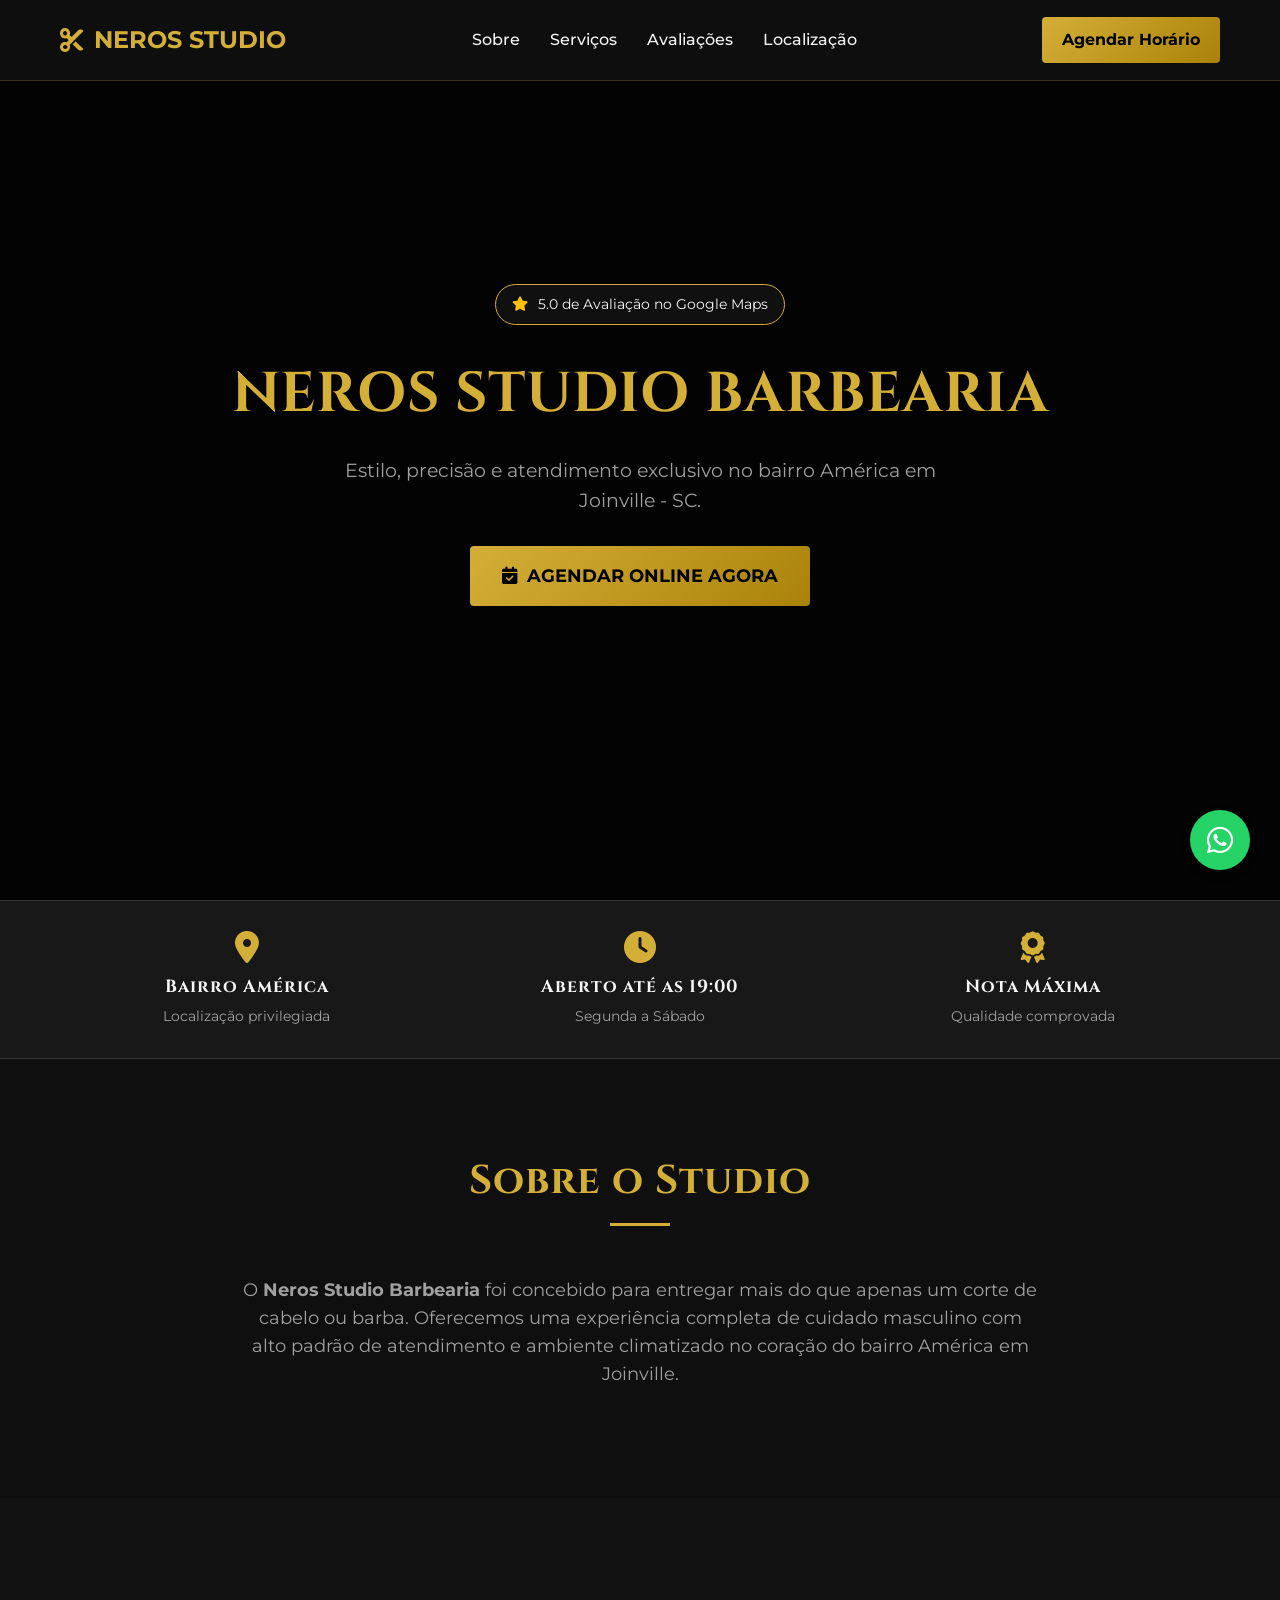
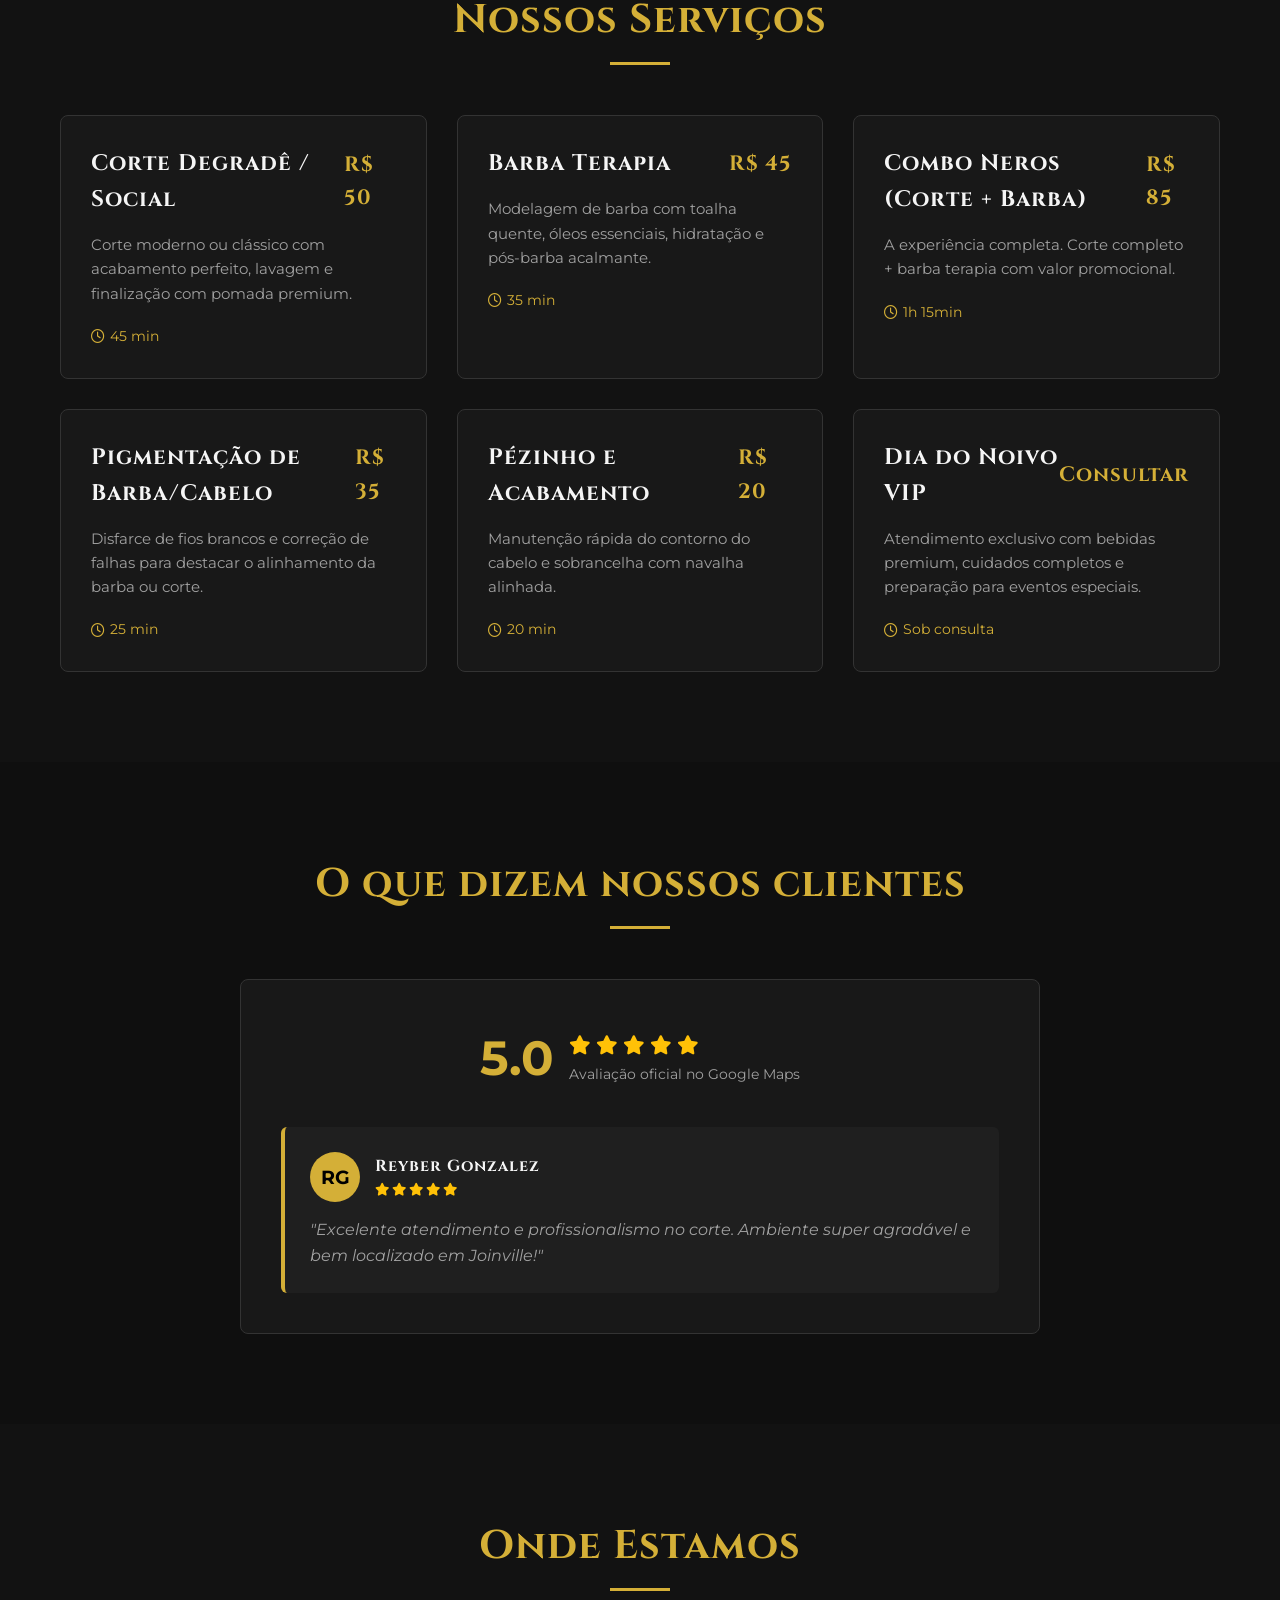
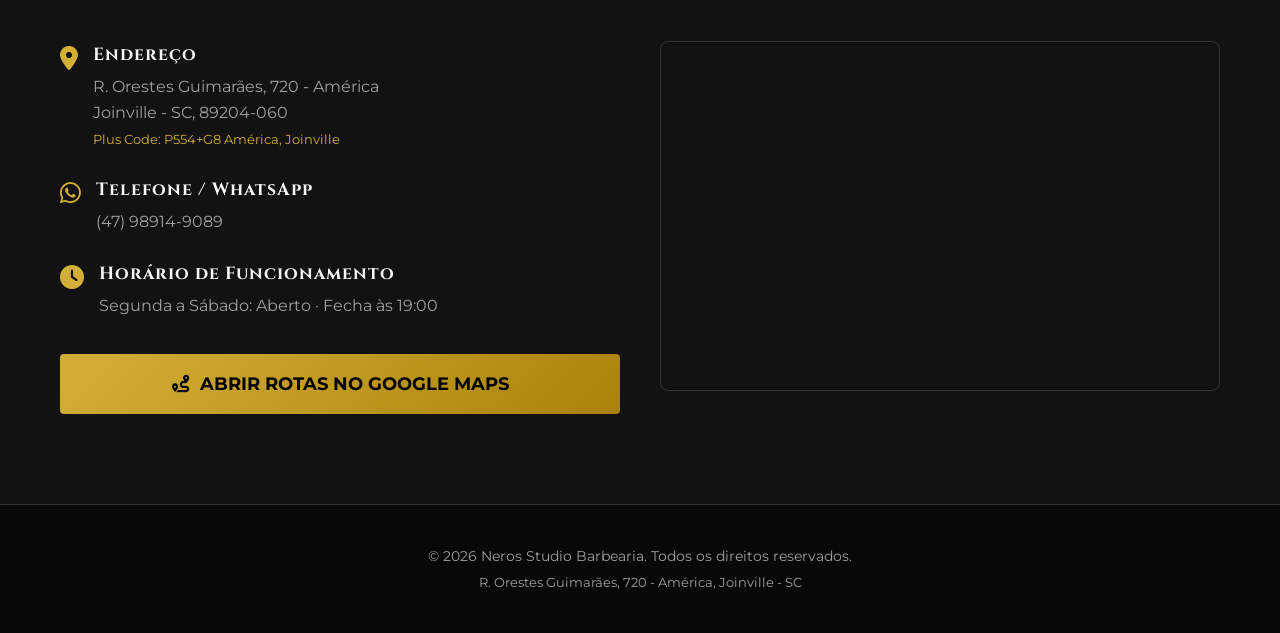
==== index.html @ 1ece1413 "first commit" ====
<!DOCTYPE html>
<html lang="pt-BR">
<head>
    <meta charset="UTF-8">
    <meta name="viewport" content="width=device-width, initial-scale=1.0">
    <title>Neros Studio Barbearia | Joinville - SC</title>
    <link href="https://cdnjs.cloudflare.com/ajax/libs/font-awesome/6.4.0/css/all.min.css" rel="stylesheet">
    <link href="https://fonts.googleapis.com/css2?family=Cinzel:wght@500;700;900&family=Montserrat:wght@300;400;600;700&display=swap" rel="stylesheet">
    <style>
        :root {
            --primary-gold: #d4af37;
            --primary-gold-hover: #f3e5ab;
            --bg-dark: #0f0f0f;
            --bg-card: #181818;
            --bg-card-hover: #222222;
            --text-light: #f5f5f5;
            --text-muted: #a0a0a0;
            --border-color: #333333;
        }

        * {
            margin: 0;
            padding: 0;
            box-sizing: border-box;
            scroll-behavior: smooth;
        }

        body {
            font-family: 'Montserrat', sans-serif;
            background-color: var(--bg-dark);
            color: var(--text-light);
            line-height: 1.6;
        }

        h1, h2, h3, h4, .brand-font {
            font-family: 'Cinzel', serif;
            letter-spacing: 1px;
        }

        .container {
            max-width: 1200px;
            margin: 0 auto;
            padding: 0 20px;
        }

        /* Header & Navigation */
        header {
            background-color: rgba(15, 15, 15, 0.95);
            position: fixed;
            width: 100%;
            top: 0;
            left: 0;
            z-index: 1000;
            border-bottom: 1px solid rgba(212, 175, 55, 0.2);
            backdrop-filter: blur(10px);
        }

        .nav-container {
            display: flex;
            justify-content: space-between;
            align-items: center;
            height: 80px;
        }

        .logo {
            font-size: 1.5rem;
            font-weight: 700;
            color: var(--primary-gold);
            text-decoration: none;
            display: flex;
            align-items: center;
            gap: 10px;
        }

        .nav-links {
            display: flex;
            gap: 30px;
            list-style: none;
        }

        .nav-links a {
            color: var(--text-light);
            text-decoration: none;
            font-weight: 500;
            transition: color 0.3s;
        }

        .nav-links a:hover {
            color: var(--primary-gold);
        }

        .btn-header {
            background: linear-gradient(135deg, var(--primary-gold), #aa820a);
            color: #000;
            padding: 10px 20px;
            border-radius: 4px;
            font-weight: 700;
            text-decoration: none;
            transition: all 0.3s;
        }

        .btn-header:hover {
            transform: translateY(-2px);
            box-shadow: 0 5px 15px rgba(212, 175, 55, 0.4);
        }

        /* Hero Section */
        .hero {
            height: 100vh;
            background: linear-gradient(rgba(0,0,0,0.8), rgba(0,0,0,0.8)), url('https://images.unsplash.com/photo-1503951914875-452162b0f3f1?auto=format&fit=crop&q=80') center/cover no-repeat;
            display: flex;
            align-items: center;
            justify-content: center;
            text-align: center;
            padding-top: 80px;
        }

        .hero-content h1 {
            font-size: 3.5rem;
            color: var(--primary-gold);
            margin-bottom: 15px;
            text-transform: uppercase;
        }

        .hero-content p {
            font-size: 1.2rem;
            margin-bottom: 30px;
            color: var(--text-muted);
            max-width: 600px;
            margin-left: auto;
            margin-right: auto;
        }

        .hero-badge {
            display: inline-flex;
            align-items: center;
            gap: 10px;
            background: rgba(255,255,255,0.05);
            padding: 8px 16px;
            border-radius: 50px;
            border: 1px solid var(--primary-gold);
            margin-bottom: 25px;
            font-size: 0.9rem;
        }

        .hero-badge i {
            color: #ffc107;
        }

        .btn-main {
            display: inline-flex;
            align-items: center;
            gap: 10px;
            background: linear-gradient(135deg, var(--primary-gold), #aa820a);
            color: #000;
            padding: 16px 32px;
            font-size: 1.1rem;
            font-weight: 700;
            text-decoration: none;
            border-radius: 4px;
            transition: all 0.3s;
            text-transform: uppercase;
        }

        .btn-main:hover {
            transform: translateY(-3px);
            box-shadow: 0 8px 25px rgba(212, 175, 55, 0.5);
        }

        /* Features/Stats Bar */
        .features-bar {
            background-color: var(--bg-card);
            border-top: 1px solid var(--border-color);
            border-bottom: 1px solid var(--border-color);
            padding: 30px 0;
        }

        .features-grid {
            display: grid;
            grid-template-columns: repeat(auto-fit, minmax(200px, 1fr));
            gap: 20px;
            text-align: center;
        }

        .feature-item i {
            font-size: 2rem;
            color: var(--primary-gold);
            margin-bottom: 10px;
        }

        .feature-item h4 {
            font-size: 1.1rem;
            margin-bottom: 5px;
        }

        .feature-item p {
            color: var(--text-muted);
            font-size: 0.85rem;
        }

        /* Sections General */
        section {
            padding: 90px 0;
        }

        .section-title {
            text-align: center;
            margin-bottom: 50px;
        }

        .section-title h2 {
            font-size: 2.5rem;
            color: var(--primary-gold);
            margin-bottom: 10px;
        }

        .section-title div {
            width: 60px;
            height: 3px;
            background-color: var(--primary-gold);
            margin: 0 auto;
        }

        /* Services */
        .services-grid {
            display: grid;
            grid-template-columns: repeat(auto-fit, minmax(300px, 1fr));
            gap: 30px;
        }

        .service-card {
            background-color: var(--bg-card);
            border: 1px solid var(--border-color);
            padding: 30px;
            border-radius: 8px;
            transition: all 0.3s;
            position: relative;
            overflow: hidden;
        }

        .service-card:hover {
            border-color: var(--primary-gold);
            transform: translateY(-5px);
        }

        .service-card h3 {
            font-size: 1.4rem;
            margin-bottom: 15px;
            display: flex;
            justify-content: space-between;
            align-items: center;
        }

        .service-price {
            color: var(--primary-gold);
            font-size: 1.3rem;
            font-weight: 700;
        }

        .service-card p {
            color: var(--text-muted);
            font-size: 0.95rem;
            margin-bottom: 20px;
        }

        .service-time {
            font-size: 0.85rem;
            color: var(--primary-gold);
            display: flex;
            align-items: center;
            gap: 5px;
        }

        /* Testimonials */
        .reviews-container {
            background-color: var(--bg-card);
            border-radius: 8px;
            padding: 40px;
            border: 1px solid var(--border-color);
            max-width: 800px;
            margin: 0 auto;
        }

        .google-score {
            display: flex;
            align-items: center;
            justify-content: center;
            gap: 15px;
            margin-bottom: 30px;
        }

        .score-num {
            font-size: 3rem;
            font-weight: 700;
            color: var(--primary-gold);
        }

        .stars {
            color: #ffc107;
            font-size: 1.2rem;
        }

        .review-card {
            background-color: rgba(255,255,255,0.03);
            padding: 25px;
            border-radius: 6px;
            border-left: 4px solid var(--primary-gold);
        }

        .review-header {
            display: flex;
            align-items: center;
            gap: 15px;
            margin-bottom: 15px;
        }

        .avatar {
            width: 50px;
            height: 50px;
            border-radius: 50%;
            background-color: var(--primary-gold);
            color: #000;
            display: flex;
            align-items: center;
            justify-content: center;
            font-weight: 700;
            font-size: 1.2rem;
        }

        /* Location & Contact */
        .contact-wrapper {
            display: grid;
            grid-template-columns: 1fr 1fr;
            gap: 40px;
        }

        .contact-info {
            display: flex;
            flex-direction: column;
            gap: 25px;
        }

        .info-item {
            display: flex;
            align-items: flex-start;
            gap: 15px;
        }

        .info-item i {
            font-size: 1.5rem;
            color: var(--primary-gold);
            margin-top: 5px;
        }

        .info-item h4 {
            font-size: 1.1rem;
            margin-bottom: 5px;
        }

        .info-item p {
            color: var(--text-muted);
        }

        .map-frame {
            width: 100%;
            height: 350px;
            border-radius: 8px;
            border: 1px solid var(--border-color);
        }

        /* Floating WhatsApp Button */
        .whatsapp-float {
            position: fixed;
            bottom: 30px;
            right: 30px;
            background-color: #25d366;
            color: #fff;
            width: 60px;
            height: 60px;
            border-radius: 50%;
            display: flex;
            align-items: center;
            justify-content: center;
            font-size: 30px;
            box-shadow: 0 4px 10px rgba(0,0,0,0.3);
            z-index: 1000;
            transition: all 0.3s;
            text-decoration: none;
        }

        .whatsapp-float:hover {
            transform: scale(1.1);
        }

        /* Footer */
        footer {
            background-color: #080808;
            padding: 40px 0;
            text-align: center;
            border-top: 1px solid var(--border-color);
            color: var(--text-muted);
            font-size: 0.9rem;
        }

        /* Mobile Menu */
        .mobile-menu-btn {
            display: none;
            background: none;
            border: none;
            color: var(--text-light);
            font-size: 1.5rem;
            cursor: pointer;
        }

        @media (max-width: 768px) {
            .nav-links {
                display: none;
            }
            .mobile-menu-btn {
                display: block;
            }
            .hero-content h1 {
                font-size: 2.2rem;
            }
            .contact-wrapper {
                grid-template-columns: 1fr;
            }
        }
    </style>
</head>
<body>

    <!-- Header Navigation -->
    <header>
        <div class="container nav-container">
            <a href="#" class="logo">
                <i class="fa-solid fa-scissors"></i> NEROS STUDIO
            </a>
            <ul class="nav-links">
                <li><a href="#sobre">Sobre</a></li>
                <li><a href="#servicos">Serviços</a></li>
                <li><a href="#avaliacoes">Avaliações</a></li>
                <li><a href="#contato">Localização</a></li>
            </ul>
            <a href="https://app.faroldabarbearia.com.br/agendar/agendaaqui" target="_blank" class="btn-header">Agendar Horário</a>
        </div>
    </header>

    <!-- Hero Section -->
    <section class="hero">
        <div class="container hero-content">
            <div class="hero-badge">
                <i class="fa-solid fa-star"></i>
                <span>5.0 de Avaliação no Google Maps</span>
            </div>
            <h1>Neros Studio Barbearia</h1>
            <p>Estilo, precisão e atendimento exclusivo no bairro América em Joinville - SC.</p>
            <a href="https://app.faroldabarbearia.com.br/agendar/agendaaqui" target="_blank" class="btn-main">
                <i class="fa-solid fa-calendar-check"></i> Agendar Online Agora
            </a>
        </div>
    </section>

    <!-- Features Bar -->
    <div class="features-bar">
        <div class="container features-grid">
            <div class="feature-item">
                <i class="fa-solid fa-location-dot"></i>
                <h4>Bairro América</h4>
                <p>Localização privilegiada</p>
            </div>
            <div class="feature-item">
                <i class="fa-solid fa-clock"></i>
                <h4>Aberto até as 19:00</h4>
                <p>Segunda a Sábado</p>
            </div>
            <div class="feature-item">
                <i class="fa-solid fa-award"></i>
                <h4>Nota Máxima</h4>
                <p>Qualidade comprovada</p>
            </div>
        </div>
    </div>

    <!-- About Section -->
    <section id="sobre">
        <div class="container">
            <div class="section-title">
                <h2>Sobre o Studio</h2>
                <div></div>
            </div>
            <div style="max-width: 800px; margin: 0 auto; text-align: center;">
                <p style="font-size: 1.1rem; color: var(--text-muted); margin-bottom: 20px;">
                    O <strong>Neros Studio Barbearia</strong> foi concebido para entregar mais do que apenas um corte de cabelo ou barba. Oferecemos uma experiência completa de cuidado masculino com alto padrão de atendimento e ambiente climatizado no coração do bairro América em Joinville.
                </p>
            </div>
        </div>
    </section>

    <!-- Services Section -->
    <section id="servicos" style="background-color: #121212;">
        <div class="container">
            <div class="section-title">
                <h2>Nossos Serviços</h2>
                <div></div>
            </div>
            <div class="services-grid">
                <div class="service-card">
                    <h3>Corte Degradê / Social <span class="service-price">R$ 50</span></h3>
                    <p>Corte moderno ou clássico com acabamento perfeito, lavagem e finalização com pomada premium.</p>
                    <div class="service-time"><i class="fa-regular fa-clock"></i> 45 min</div>
                </div>
                <div class="service-card">
                    <h3>Barba Terapia <span class="service-price">R$ 45</span></h3>
                    <p>Modelagem de barba com toalha quente, óleos essenciais, hidratação e pós-barba acalmante.</p>
                    <div class="service-time"><i class="fa-regular fa-clock"></i> 35 min</div>
                </div>
                <div class="service-card">
                    <h3>Combo Neros (Corte + Barba) <span class="service-price">R$ 85</span></h3>
                    <p>A experiência completa. Corte completo + barba terapia com valor promocional.</p>
                    <div class="service-time"><i class="fa-regular fa-clock"></i> 1h 15min</div>
                </div>
                <div class="service-card">
                    <h3>Pigmentação de Barba/Cabelo <span class="service-price">R$ 35</span></h3>
                    <p>Disfarce de fios brancos e correção de falhas para destacar o alinhamento da barba ou corte.</p>
                    <div class="service-time"><i class="fa-regular fa-clock"></i> 25 min</div>
                </div>
                <div class="service-card">
                    <h3>Pézinho e Acabamento <span class="service-price">R$ 20</span></h3>
                    <p>Manutenção rápida do contorno do cabelo e sobrancelha com navalha alinhada.</p>
                    <div class="service-time"><i class="fa-regular fa-clock"></i> 20 min</div>
                </div>
                <div class="service-card">
                    <h3>Dia do Noivo VIP <span class="service-price">Consultar</span></h3>
                    <p>Atendimento exclusivo com bebidas premium, cuidados completos e preparação para eventos especiais.</p>
                    <div class="service-time"><i class="fa-regular fa-clock"></i> Sob consulta</div>
                </div>
            </div>
        </div>
    </section>

    <!-- Testimonials Section -->
    <section id="avaliacoes">
        <div class="container">
            <div class="section-title">
                <h2>O que dizem nossos clientes</h2>
                <div></div>
            </div>
            <div class="reviews-container">
                <div class="google-score">
                    <span class="score-num">5.0</span>
                    <div>
                        <div class="stars">
                            <i class="fa-solid fa-star"></i>
                            <i class="fa-solid fa-star"></i>
                            <i class="fa-solid fa-star"></i>
                            <i class="fa-solid fa-star"></i>
                            <i class="fa-solid fa-star"></i>
                        </div>
                        <span style="font-size: 0.9rem; color: var(--text-muted);">Avaliação oficial no Google Maps</span>
                    </div>
                </div>
                <div class="review-card">
                    <div class="review-header">
                        <div class="avatar">RG</div>
                        <div>
                            <h4 style="font-size: 1rem;">Reyber Gonzalez</h4>
                            <div style="color: #ffc107; font-size: 0.8rem;">
                                <i class="fa-solid fa-star"></i>
                                <i class="fa-solid fa-star"></i>
                                <i class="fa-solid fa-star"></i>
                                <i class="fa-solid fa-star"></i>
                                <i class="fa-solid fa-star"></i>
                            </div>
                        </div>
                    </div>
                    <p style="font-style: italic; color: var(--text-muted);">"Excelente atendimento e profissionalismo no corte. Ambiente super agradável e bem localizado em Joinville!"</p>
                </div>
            </div>
        </div>
    </section>

    <!-- Location Section -->
    <section id="contato" style="background-color: #121212;">
        <div class="container">
            <div class="section-title">
                <h2>Onde Estamos</h2>
                <div></div>
            </div>
            <div class="contact-wrapper">
                <div class="contact-info">
                    <div class="info-item">
                        <i class="fa-solid fa-location-dot"></i>
                        <div>
                            <h4>Endereço</h4>
                            <p>R. Orestes Guimarães, 720 - América<br>Joinville - SC, 89204-060</p>
                            <span style="font-size: 0.8rem; color: var(--primary-gold);">Plus Code: P554+G8 América, Joinville</span>
                        </div>
                    </div>
                    <div class="info-item">
                        <i class="fa-brands fa-whatsapp"></i>
                        <div>
                            <h4>Telefone / WhatsApp</h4>
                            <p>(47) 98914-9089</p>
                        </div>
                    </div>
                    <div class="info-item">
                        <i class="fa-solid fa-clock"></i>
                        <div>
                            <h4>Horário de Funcionamento</h4>
                            <p>Segunda a Sábado: Aberto · Fecha às 19:00</p>
                        </div>
                    </div>
                    <a href="https://maps.google.com/?q=R.+Orestes+Guimar%C3%A3es,+720+-+Am%C3%A9rica,+Joinville+-+SC,+89204-060" target="_blank" class="btn-main" style="text-align: center; justify-content: center; margin-top: 10px;">
                        <i class="fa-solid fa-route"></i> Abrir Rotas no Google Maps
                    </a>
                </div>
                <div>
                    <iframe class="map-frame" src="https://maps.google.com/maps?q=R.+Orestes+Guimar%C3%A3es,+720+-+Am%C3%A9rica,+Joinville+-+SC,+89204-060&t=&z=15&ie=UTF8&iwloc=&output=embed" frameborder="0" scrolling="no" marginheight="0" marginwidth="0"></iframe>
                </div>
            </div>
        </div>
    </section>

    <!-- Footer -->
    <footer>
        <div class="container">
            <p>&copy; 2026 Neros Studio Barbearia. Todos os direitos reservados.</p>
            <p style="margin-top: 5px; font-size: 0.8rem;">R. Orestes Guimarães, 720 - América, Joinville - SC</p>
        </div>
    </footer>

    <!-- Floating WhatsApp -->
    <a href="https://wa.me/5547989149089?text=Ol%C3%A1!%20Vim%20pelo%20site%20e%20gostaria%20de%20tirar%20d%C3%BAvidas." class="whatsapp-float" target="_blank" aria-label="Contato via WhatsApp">
        <i class="fa-brands fa-whatsapp"></i>
    </a>

</body>
</html>
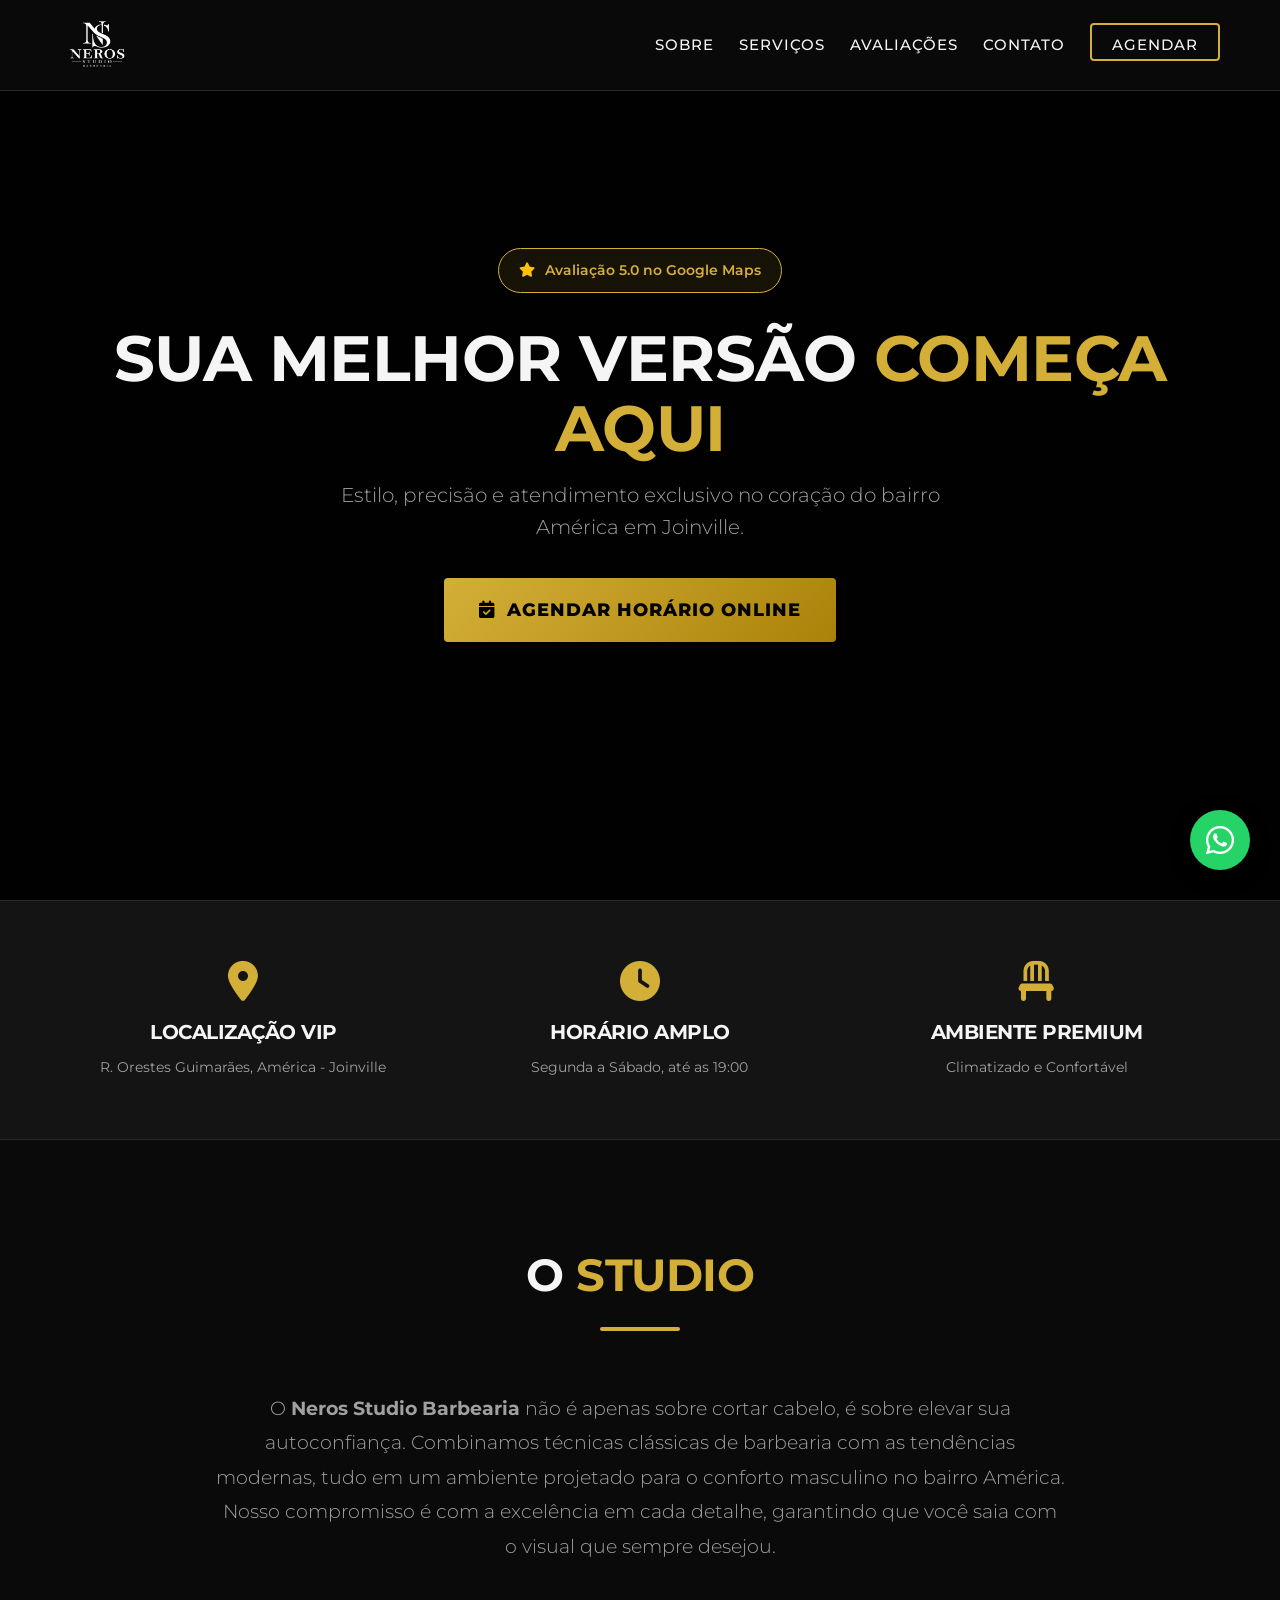
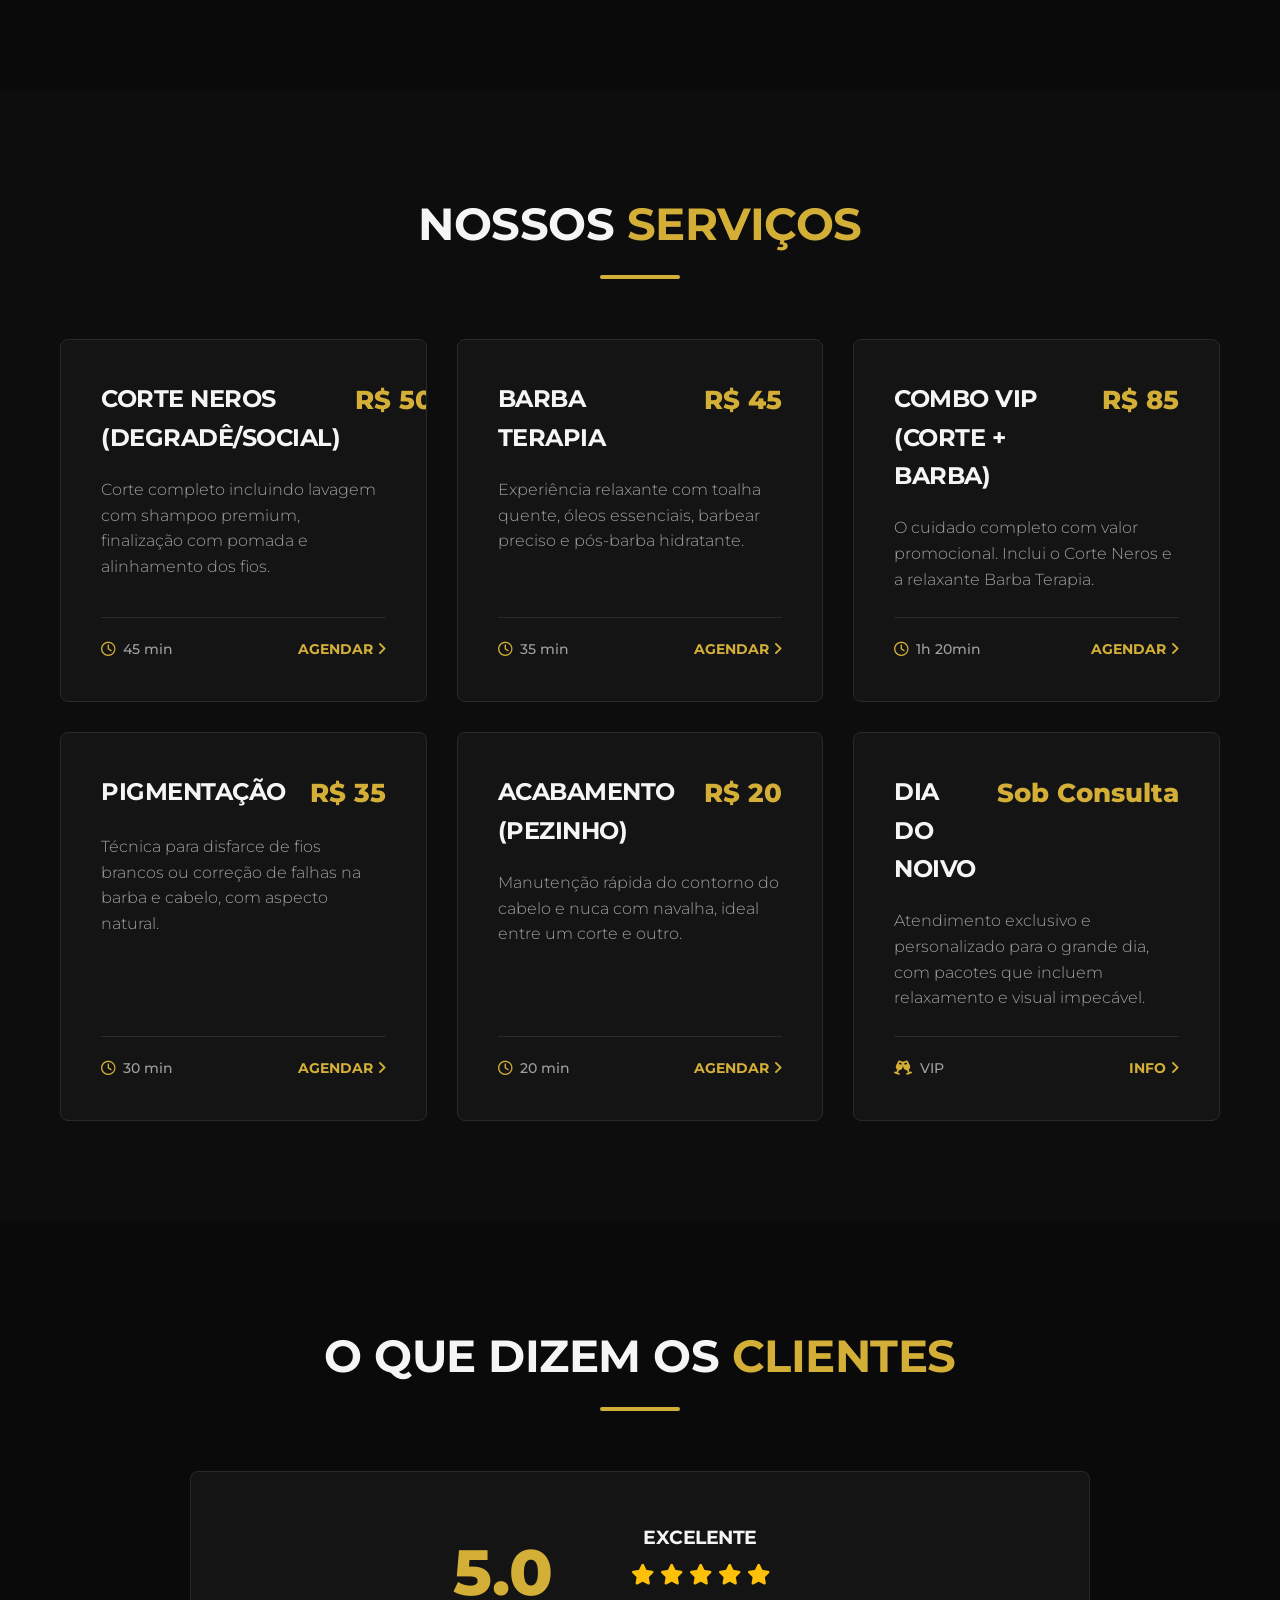
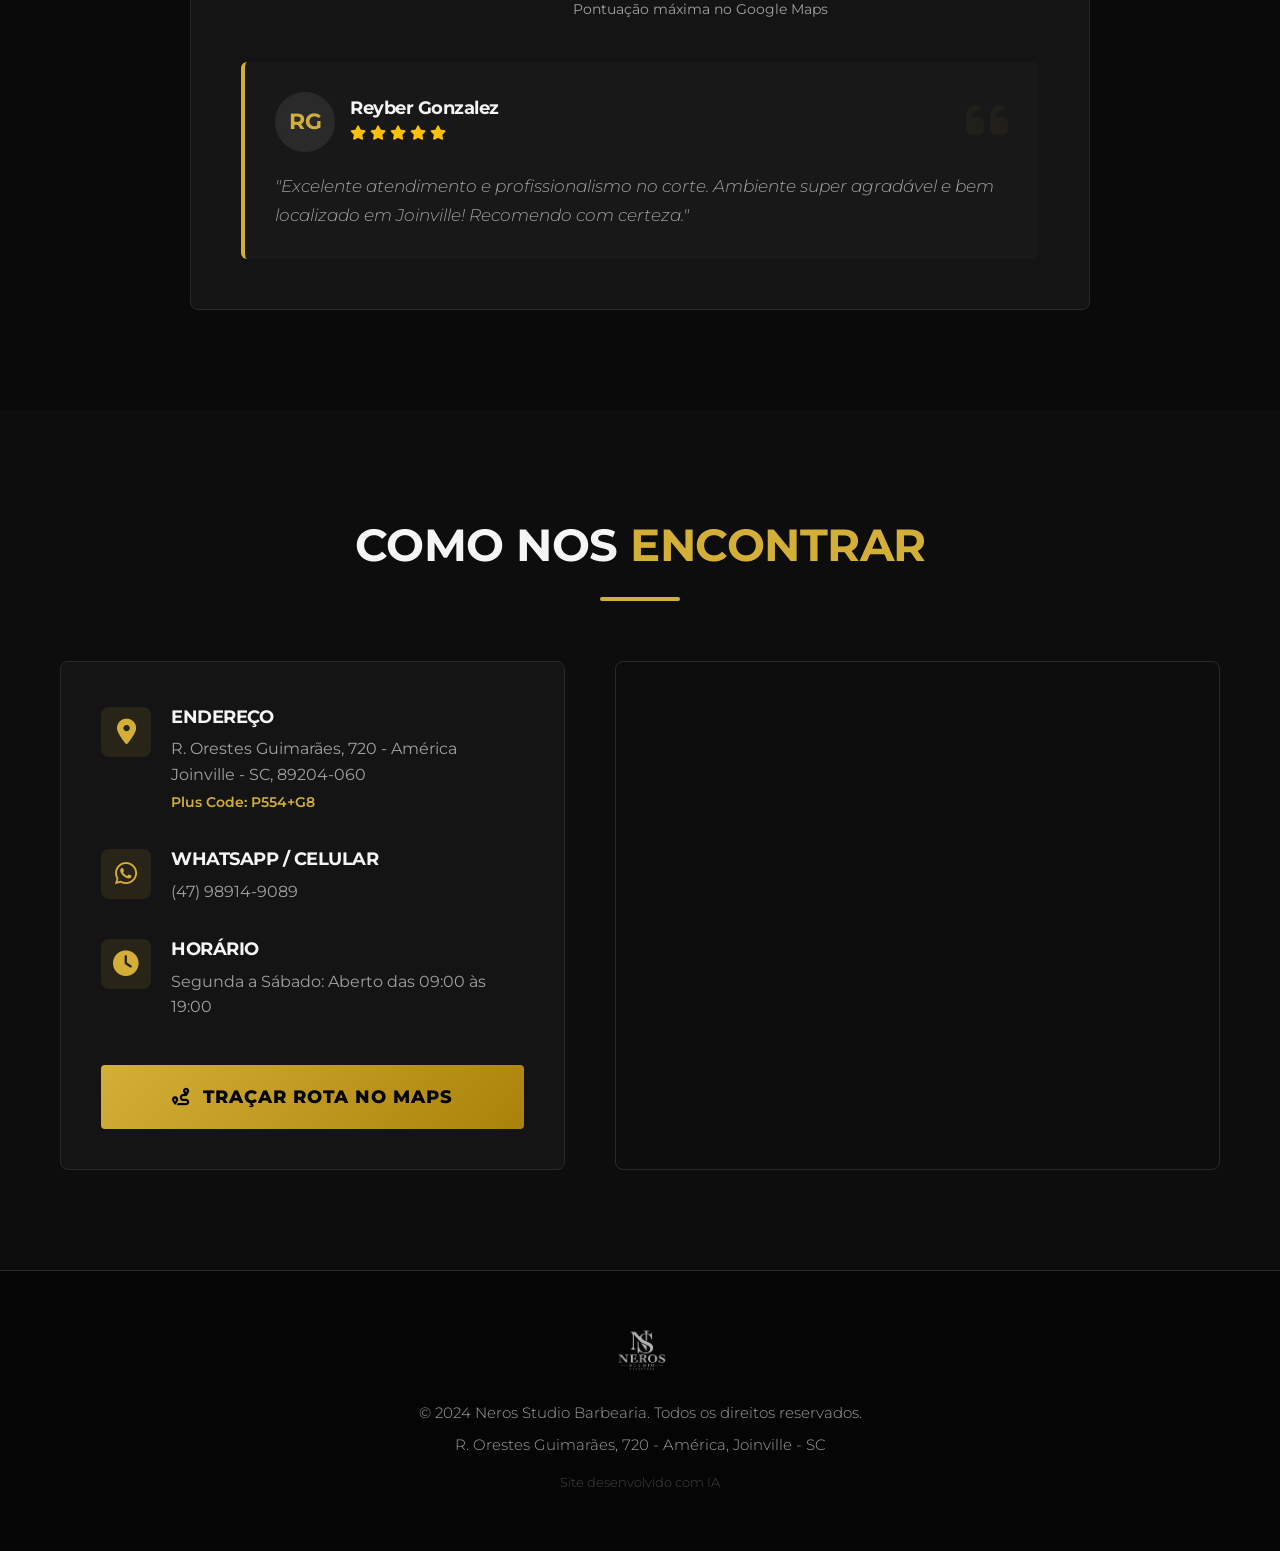
==== commit 4f4a3286: "uptade- site atualizando com o tempo e ainda precisa de ajustes" ====
--- a/index.html
+++ b/index.html
@@ -4,18 +4,26 @@
     <meta charset="UTF-8">
     <meta name="viewport" content="width=device-width, initial-scale=1.0">
     <title>Neros Studio Barbearia | Joinville - SC</title>
+    <!-- Favicon (Opcional, adicione se tiver) -->
+    <!-- <link rel="icon" type="image/png" href="assets/favicon.png"> -->
+    
+    <!-- Font Awesome -->
     <link href="https://cdnjs.cloudflare.com/ajax/libs/font-awesome/6.4.0/css/all.min.css" rel="stylesheet">
-    <link href="https://fonts.googleapis.com/css2?family=Cinzel:wght@500;700;900&family=Montserrat:wght@300;400;600;700&display=swap" rel="stylesheet">
+    
+    <!-- Google Fonts - Mantendo apenas Montserrat para performance -->
+    <link href="https://fonts.googleapis.com/css2?family=Montserrat:wght@300;400;500;600;700;800&display=swap" rel="stylesheet">
+    
     <style>
         :root {
             --primary-gold: #d4af37;
             --primary-gold-hover: #f3e5ab;
-            --bg-dark: #0f0f0f;
-            --bg-card: #181818;
-            --bg-card-hover: #222222;
+            --bg-dark: #0a0a0a; /* Preto mais profundo */
+            --bg-card: #141414;
+            --bg-card-hover: #1c1c1c;
             --text-light: #f5f5f5;
             --text-muted: #a0a0a0;
-            --border-color: #333333;
+            --border-color: #2a2a2a;
+            --transition: all 0.3s ease;
         }
 
         * {
@@ -30,11 +38,12 @@
             background-color: var(--bg-dark);
             color: var(--text-light);
             line-height: 1.6;
-        }
-
-        h1, h2, h3, h4, .brand-font {
-            font-family: 'Cinzel', serif;
-            letter-spacing: 1px;
+            overflow-x: hidden;
+        }
+
+        h1, h2, h3, h4 {
+            font-weight: 700;
+            letter-spacing: -0.5px;
         }
 
         .container {
@@ -43,241 +52,371 @@
             padding: 0 20px;
         }
 
-        /* Header & Navigation */
+        /* --- Header & Navigation --- */
         header {
-            background-color: rgba(15, 15, 15, 0.95);
+            background-color: rgba(10, 10, 10, 0.98);
             position: fixed;
             width: 100%;
             top: 0;
             left: 0;
             z-index: 1000;
-            border-bottom: 1px solid rgba(212, 175, 55, 0.2);
+            border-bottom: 1px solid var(--border-color);
             backdrop-filter: blur(10px);
+            transition: var(--transition);
         }
 
         .nav-container {
             display: flex;
             justify-content: space-between;
             align-items: center;
-            height: 80px;
-        }
-
-        .logo {
-            font-size: 1.5rem;
-            font-weight: 700;
-            color: var(--primary-gold);
+            height: 90px; /* Aumentado um pouco para a logo */
+        }
+
+        /* Nova Logo Branca Transparente */
+        .logo-link {
+            display: flex;
+            align-items: center;
             text-decoration: none;
-            display: flex;
-            align-items: center;
-            gap: 10px;
+        }
+
+        .logo-img {
+            height: 70px; /* Ajuste conforme necessário */
+            width: auto;
+            display: block;
+            transition: var(--transition);
+        }
+        
+        .logo-img:hover {
+            opacity: 0.8;
         }
 
         .nav-links {
             display: flex;
-            gap: 30px;
+            gap: 25px;
             list-style: none;
+            align-items: center;
         }
 
         .nav-links a {
             color: var(--text-light);
             text-decoration: none;
             font-weight: 500;
-            transition: color 0.3s;
+            font-size: 0.95rem;
+            text-transform: uppercase;
+            letter-spacing: 1px;
+            transition: var(--transition);
+            position: relative;
+            padding-bottom: 5px;
+        }
+
+        .nav-links a::after {
+            content: '';
+            position: absolute;
+            width: 0;
+            height: 2px;
+            bottom: 0;
+            left: 0;
+            background-color: var(--primary-gold);
+            transition: var(--transition);
         }
 
         .nav-links a:hover {
             color: var(--primary-gold);
         }
 
+        .nav-links a:hover::after {
+            width: 100%;
+        }
+
         .btn-header {
+            background-color: transparent;
+            color: var(--primary-gold);
+            padding: 10px 20px;
+            border-radius: 4px;
+            border: 2px solid var(--primary-gold);
+            font-weight: 700;
+            text-decoration: none;
+            text-transform: uppercase;
+            font-size: 0.85rem;
+            letter-spacing: 1px;
+            transition: var(--transition);
+        }
+
+        .btn-header:hover {
+            background-color: var(--primary-gold);
+            color: #000;
+            box-shadow: 0 4px 15px rgba(212, 175, 55, 0.3);
+        }
+
+        /* --- Hero Section --- */
+        .hero {
+            height: 100vh;
+            background: linear-gradient(rgba(0,0,0,0.85), rgba(0,0,0,0.9)), 
+                        url('https://images.unsplash.com/photo-1503951914875-452162b0f3f1?auto=format&fit=crop&q=80') center/cover no-repeat;
+            display: flex;
+            align-items: center;
+            justify-content: center;
+            text-align: center;
+            padding-top: 90px;
+        }
+
+        .hero-content {
+            opacity: 0;
+            transform: translateY(20px);
+            animation: fadeInUp 1s ease forwards;
+        }
+
+        .hero-content h1 {
+            font-size: 4rem;
+            color: var(--text-light);
+            margin-bottom: 15px;
+            text-transform: uppercase;
+            line-height: 1.1;
+        }
+        
+        .hero-content h1 span {
+            color: var(--primary-gold);
+        }
+
+        .hero-content p {
+            font-size: 1.25rem;
+            margin-bottom: 35px;
+            color: var(--text-muted);
+            max-width: 650px;
+            margin-left: auto;
+            margin-right: auto;
+            font-weight: 300;
+        }
+
+        .hero-badge {
+            display: inline-flex;
+            align-items: center;
+            gap: 10px;
+            background: rgba(212, 175, 55, 0.1);
+            padding: 10px 20px;
+            border-radius: 50px;
+            border: 1px solid var(--primary-gold);
+            margin-bottom: 30px;
+            font-size: 0.9rem;
+            font-weight: 600;
+            color: var(--primary-gold);
+        }
+
+        .hero-badge i {
+            color: #ffc107;
+        }
+
+        .btn-main {
+            display: inline-flex;
+            align-items: center;
+            gap: 12px;
             background: linear-gradient(135deg, var(--primary-gold), #aa820a);
             color: #000;
-            padding: 10px 20px;
-            border-radius: 4px;
-            font-weight: 700;
-            text-decoration: none;
-            transition: all 0.3s;
-        }
-
-        .btn-header:hover {
-            transform: translateY(-2px);
-            box-shadow: 0 5px 15px rgba(212, 175, 55, 0.4);
-        }
-
-        /* Hero Section */
-        .hero {
-            height: 100vh;
-            background: linear-gradient(rgba(0,0,0,0.8), rgba(0,0,0,0.8)), url('https://images.unsplash.com/photo-1503951914875-452162b0f3f1?auto=format&fit=crop&q=80') center/cover no-repeat;
-            display: flex;
-            align-items: center;
-            justify-content: center;
-            text-align: center;
-            padding-top: 80px;
-        }
-
-        .hero-content h1 {
-            font-size: 3.5rem;
-            color: var(--primary-gold);
-            margin-bottom: 15px;
-            text-transform: uppercase;
-        }
-
-        .hero-content p {
-            font-size: 1.2rem;
-            margin-bottom: 30px;
-            color: var(--text-muted);
-            max-width: 600px;
-            margin-left: auto;
-            margin-right: auto;
-        }
-
-        .hero-badge {
-            display: inline-flex;
-            align-items: center;
-            gap: 10px;
-            background: rgba(255,255,255,0.05);
-            padding: 8px 16px;
-            border-radius: 50px;
-            border: 1px solid var(--primary-gold);
-            margin-bottom: 25px;
-            font-size: 0.9rem;
-        }
-
-        .hero-badge i {
-            color: #ffc107;
-        }
-
-        .btn-main {
-            display: inline-flex;
-            align-items: center;
-            gap: 10px;
-            background: linear-gradient(135deg, var(--primary-gold), #aa820a);
-            color: #000;
-            padding: 16px 32px;
+            padding: 18px 35px;
             font-size: 1.1rem;
-            font-weight: 700;
+            font-weight: 800;
             text-decoration: none;
             border-radius: 4px;
-            transition: all 0.3s;
+            transition: var(--transition);
             text-transform: uppercase;
+            letter-spacing: 1px;
         }
 
         .btn-main:hover {
             transform: translateY(-3px);
-            box-shadow: 0 8px 25px rgba(212, 175, 55, 0.5);
-        }
-
-        /* Features/Stats Bar */
+            box-shadow: 0 10px 30px rgba(212, 175, 55, 0.4);
+        }
+
+        /* --- Features/Stats Bar --- */
         .features-bar {
             background-color: var(--bg-card);
             border-top: 1px solid var(--border-color);
             border-bottom: 1px solid var(--border-color);
-            padding: 30px 0;
+            padding: 40px 0;
         }
 
         .features-grid {
             display: grid;
-            grid-template-columns: repeat(auto-fit, minmax(200px, 1fr));
-            gap: 20px;
+            grid-template-columns: repeat(auto-fit, minmax(250px, 1fr));
+            gap: 30px;
             text-align: center;
         }
 
+        .feature-item {
+            padding: 20px;
+            transition: var(--transition);
+        }
+        
+        .feature-item:hover {
+            transform: translateY(-5px);
+        }
+
         .feature-item i {
-            font-size: 2rem;
-            color: var(--primary-gold);
-            margin-bottom: 10px;
+            font-size: 2.5rem;
+            color: var(--primary-gold);
+            margin-bottom: 15px;
+            display: block;
         }
 
         .feature-item h4 {
-            font-size: 1.1rem;
-            margin-bottom: 5px;
+            font-size: 1.25rem;
+            margin-bottom: 8px;
+            color: var(--text-light);
+            text-transform: uppercase;
         }
 
         .feature-item p {
             color: var(--text-muted);
-            font-size: 0.85rem;
-        }
-
-        /* Sections General */
+            font-size: 0.9rem;
+            font-weight: 400;
+        }
+
+        /* --- Sections General --- */
         section {
-            padding: 90px 0;
+            padding: 100px 0;
         }
 
         .section-title {
             text-align: center;
-            margin-bottom: 50px;
+            margin-bottom: 60px;
         }
 
         .section-title h2 {
-            font-size: 2.5rem;
-            color: var(--primary-gold);
-            margin-bottom: 10px;
+            font-size: 2.8rem;
+            color: var(--text-light);
+            margin-bottom: 15px;
+            text-transform: uppercase;
+        }
+        
+        .section-title h2 span {
+            color: var(--primary-gold);
         }
 
         .section-title div {
-            width: 60px;
-            height: 3px;
+            width: 80px;
+            height: 4px;
             background-color: var(--primary-gold);
             margin: 0 auto;
-        }
-
-        /* Services */
+            border-radius: 2px;
+        }
+
+        /* --- Services --- */
+        #servicos {
+            background-color: #0d0d0d;
+        }
+
         .services-grid {
             display: grid;
-            grid-template-columns: repeat(auto-fit, minmax(300px, 1fr));
+            grid-template-columns: repeat(auto-fit, minmax(320px, 1fr));
             gap: 30px;
         }
 
         .service-card {
             background-color: var(--bg-card);
             border: 1px solid var(--border-color);
-            padding: 30px;
+            padding: 40px;
             border-radius: 8px;
-            transition: all 0.3s;
+            transition: var(--transition);
             position: relative;
             overflow: hidden;
+            display: flex;
+            flex-direction: column;
         }
 
         .service-card:hover {
-            border-color: var(--primary-gold);
+            border-color: rgba(212, 175, 55, 0.5);
             transform: translateY(-5px);
+            box-shadow: 0 10px 30px rgba(0, 0, 0, 0.3);
+        }
+        
+        .service-card::after {
+            content: '';
+            position: absolute;
+            bottom: 0;
+            left: 0;
+            width: 100%;
+            height: 3px;
+            background-color: var(--primary-gold);
+            transform: scaleX(0);
+            transition: var(--transition);
+        }
+        
+        .service-card:hover::after {
+            transform: scaleX(1);
+        }
+
+        .service-header {
+            display: flex;
+            justify-content: space-between;
+            align-items: flex-start;
+            margin-bottom: 20px;
+            gap: 15px;
         }
 
         .service-card h3 {
-            font-size: 1.4rem;
-            margin-bottom: 15px;
-            display: flex;
-            justify-content: space-between;
-            align-items: center;
+            font-size: 1.5rem;
+            color: var(--text-light);
+            text-transform: uppercase;
+            flex: 1;
         }
 
         .service-price {
             color: var(--primary-gold);
-            font-size: 1.3rem;
-            font-weight: 700;
+            font-size: 1.6rem;
+            font-weight: 800;
+            white-space: nowrap;
         }
 
         .service-card p {
             color: var(--text-muted);
-            font-size: 0.95rem;
-            margin-bottom: 20px;
+            font-size: 1rem;
+            margin-bottom: 25px;
+            font-weight: 300;
+            flex-grow: 1;
+        }
+
+        .service-footer {
+            display: flex;
+            justify-content: space-between;
+            align-items: center;
+            margin-top: auto;
+            border-top: 1px solid var(--border-color);
+            padding-top: 20px;
         }
 
         .service-time {
-            font-size: 0.85rem;
-            color: var(--primary-gold);
-            display: flex;
-            align-items: center;
-            gap: 5px;
-        }
-
-        /* Testimonials */
+            font-size: 0.9rem;
+            color: var(--text-muted);
+            display: flex;
+            align-items: center;
+            gap: 8px;
+            font-weight: 500;
+        }
+        
+        .service-time i {
+            color: var(--primary-gold);
+        }
+        
+        .btn-service {
+            color: var(--primary-gold);
+            text-decoration: none;
+            font-weight: 700;
+            font-size: 0.9rem;
+            text-transform: uppercase;
+            transition: var(--transition);
+        }
+        
+        .btn-service:hover {
+            color: var(--text-light);
+        }
+
+        /* --- Testimonials --- */
         .reviews-container {
             background-color: var(--bg-card);
             border-radius: 8px;
-            padding: 40px;
+            padding: 50px;
             border: 1px solid var(--border-color);
-            max-width: 800px;
+            max-width: 900px;
             margin: 0 auto;
         }
 
@@ -285,90 +424,183 @@
             display: flex;
             align-items: center;
             justify-content: center;
-            gap: 15px;
-            margin-bottom: 30px;
+            gap: 20px;
+            margin-bottom: 40px;
+            text-align: center;
         }
 
         .score-num {
-            font-size: 3rem;
-            font-weight: 700;
-            color: var(--primary-gold);
+            font-size: 4rem;
+            font-weight: 800;
+            color: var(--primary-gold);
+            line-height: 1;
+        }
+
+        .score-info h4 {
+            font-size: 1.2rem;
+            text-transform: uppercase;
+            color: var(--text-light);
+            margin-bottom: 5px;
         }
 
         .stars {
             color: #ffc107;
-            font-size: 1.2rem;
+            font-size: 1.3rem;
+            margin-bottom: 5px;
+        }
+        
+        .score-count {
+            font-size: 0.9rem;
+            color: var(--text-muted);
         }
 
         .review-card {
-            background-color: rgba(255,255,255,0.03);
-            padding: 25px;
+            background-color: rgba(255,255,255,0.02);
+            padding: 30px;
             border-radius: 6px;
             border-left: 4px solid var(--primary-gold);
+            position: relative;
+        }
+        
+        .review-card::before {
+            content: '\f10d';
+            font-family: 'Font Awesome 6 Free';
+            font-weight: 900;
+            position: absolute;
+            top: 20px;
+            right: 30px;
+            font-size: 3rem;
+            color: rgba(212, 175, 55, 0.05);
         }
 
         .review-header {
             display: flex;
             align-items: center;
             gap: 15px;
-            margin-bottom: 15px;
+            margin-bottom: 20px;
         }
 
         .avatar {
+            width: 60px;
+            height: 60px;
+            border-radius: 50%;
+            background-color: #2a2a2a;
+            color: var(--primary-gold);
+            display: flex;
+            align-items: center;
+            justify-content: center;
+            font-weight: 700;
+            font-size: 1.4rem;
+            border: 2px solid var(--border-color);
+        }
+
+        .review-meta h4 {
+            font-size: 1.1rem;
+            color: var(--text-light);
+        }
+        
+        .review-meta .stars {
+            font-size: 0.9rem;
+        }
+
+        .review-card p {
+            font-style: italic;
+            color: var(--text-muted);
+            font-size: 1.05rem;
+            font-weight: 300;
+            line-height: 1.7;
+        }
+
+        /* --- Location & Contact --- */
+        #contato {
+            background-color: #0d0d0d;
+        }
+
+        .contact-wrapper {
+            display: grid;
+            grid-template-columns: 1fr 1.2fr;
+            gap: 50px;
+            align-items: start;
+        }
+
+        .contact-info {
+            display: flex;
+            flex-direction: column;
+            gap: 30px;
+            background-color: var(--bg-card);
+            padding: 40px;
+            border-radius: 8px;
+            border: 1px solid var(--border-color);
+        }
+
+        .info-item {
+            display: flex;
+            align-items: flex-start;
+            gap: 20px;
+        }
+
+        .info-icon {
+            font-size: 1.6rem;
+            color: var(--primary-gold);
+            background-color: rgba(212, 175, 55, 0.1);
             width: 50px;
             height: 50px;
-            border-radius: 50%;
-            background-color: var(--primary-gold);
-            color: #000;
+            border-radius: 8px;
             display: flex;
             align-items: center;
             justify-content: center;
-            font-weight: 700;
-            font-size: 1.2rem;
-        }
-
-        /* Location & Contact */
-        .contact-wrapper {
-            display: grid;
-            grid-template-columns: 1fr 1fr;
-            gap: 40px;
-        }
-
-        .contact-info {
-            display: flex;
-            flex-direction: column;
-            gap: 25px;
-        }
-
-        .info-item {
-            display: flex;
-            align-items: flex-start;
-            gap: 15px;
-        }
-
-        .info-item i {
-            font-size: 1.5rem;
-            color: var(--primary-gold);
+            flex-shrink: 0;
             margin-top: 5px;
         }
 
-        .info-item h4 {
-            font-size: 1.1rem;
+        .info-content h4 {
+            font-size: 1.15rem;
             margin-bottom: 5px;
-        }
-
-        .info-item p {
+            text-transform: uppercase;
+            color: var(--text-light);
+        }
+
+        .info-content p {
             color: var(--text-muted);
+            font-weight: 400;
+            font-size: 1rem;
+        }
+
+        .plus-code {
+            font-size: 0.85rem;
+            color: var(--primary-gold);
+            display: block;
+            margin-top: 5px;
+            font-weight: 600;
+        }
+
+        .btn-maps {
+            margin-top: 15px;
+            width: 100%;
+            justify-content: center;
+        }
+
+        .map-container {
+            width: 100%;
+            height: 100%;
+            min-height: 450px;
+            border-radius: 8px;
+            overflow: hidden;
+            border: 1px solid var(--border-color);
+            position: relative;
         }
 
         .map-frame {
             width: 100%;
-            height: 350px;
-            border-radius: 8px;
-            border: 1px solid var(--border-color);
-        }
-
-        /* Floating WhatsApp Button */
+            height: 100%;
+            position: absolute;
+            top: 0;
+            left: 0;
+            border: 0;
+            filter: grayscale(1) invert(0.9) contrast(1.2); /* Mapa Dark Mode */
+        }
+
+        /* --- Floating WhatsApp Button --- */
         .whatsapp-float {
             position: fixed;
             bottom: 30px;
@@ -381,49 +613,112 @@
             display: flex;
             align-items: center;
             justify-content: center;
-            font-size: 30px;
-            box-shadow: 0 4px 10px rgba(0,0,0,0.3);
+            font-size: 32px;
+            box-shadow: 0 6px 20px rgba(0,0,0,0.4);
             z-index: 1000;
-            transition: all 0.3s;
+            transition: var(--transition);
             text-decoration: none;
         }
 
         .whatsapp-float:hover {
-            transform: scale(1.1);
-        }
-
-        /* Footer */
+            transform: scale(1.1) translateY(-5px);
+            background-color: #20b858;
+        }
+
+        /* --- Footer --- */
         footer {
-            background-color: #080808;
-            padding: 40px 0;
+            background-color: #050505;
+            padding: 50px 0;
             text-align: center;
             border-top: 1px solid var(--border-color);
             color: var(--text-muted);
-            font-size: 0.9rem;
-        }
-
-        /* Mobile Menu */
+            font-size: 0.95rem;
+        }
+        
+        footer .logo-img {
+            height: 60px;
+            margin: 0 auto 20px;
+            opacity: 0.7;
+        }
+
+        footer p {
+            margin-bottom: 8px;
+            font-weight: 300;
+        }
+        
+        .dev-credits {
+            font-size: 0.8rem;
+            margin-top: 15px;
+            color: #444;
+        }
+
+        /* --- Mobile Menu --- */
         .mobile-menu-btn {
             display: none;
             background: none;
             border: none;
             color: var(--text-light);
-            font-size: 1.5rem;
+            font-size: 1.8rem;
             cursor: pointer;
+            transition: var(--transition);
+        }
+        
+        .mobile-menu-btn:hover {
+            color: var(--primary-gold);
+        }
+
+        /* --- Animations --- */
+        @keyframes fadeInUp {
+            to {
+                opacity: 1;
+                transform: translateY(0);
+            }
+        }
+
+        /* --- Responsividade --- */
+        @media (max-width: 992px) {
+            .hero-content h1 {
+                font-size: 3rem;
+            }
+            .contact-wrapper {
+                grid-template-columns: 1fr;
+            }
+            .map-container {
+                min-height: 350px;
+            }
         }
 
         @media (max-width: 768px) {
             .nav-links {
-                display: none;
+                display: none; /* Implementar menu mobile js se necessário */
             }
             .mobile-menu-btn {
                 display: block;
             }
+            .nav-container {
+                height: 80px;
+            }
+            .logo-img {
+                height: 55px;
+            }
             .hero-content h1 {
+                font-size: 2.5rem;
+            }
+            .hero-content p {
+                font-size: 1.1rem;
+            }
+            .section-title h2 {
                 font-size: 2.2rem;
             }
-            .contact-wrapper {
+            .services-grid {
                 grid-template-columns: 1fr;
+            }
+            .reviews-container {
+                padding: 30px;
+            }
+            .google-score {
+                flex-direction: column;
+                gap: 10px;
             }
         }
     </style>
@@ -433,16 +728,20 @@
     <!-- Header Navigation -->
     <header>
         <div class="container nav-container">
-            <a href="#" class="logo">
-                <i class="fa-solid fa-scissors"></i> NEROS STUDIO
+            <a href="#" class="logo-link">
+                <!-- LOGO ATUALIZADA: Branca e Transparente -->
+                <img src="assets/nerosbarbearia.png" alt="Neros Studio Barbearia" class="logo-img">
             </a>
             <ul class="nav-links">
                 <li><a href="#sobre">Sobre</a></li>
                 <li><a href="#servicos">Serviços</a></li>
                 <li><a href="#avaliacoes">Avaliações</a></li>
-                <li><a href="#contato">Localização</a></li>
+                <li><a href="#contato">Contato</a></li>
+                <li><a href="https://app.faroldabarbearia.com.br/agendar/agendaaqui" target="_blank" class="btn-header">Agendar</a></li>
             </ul>
-            <a href="https://app.faroldabarbearia.com.br/agendar/agendaaqui" target="_blank" class="btn-header">Agendar Horário</a>
+            <button class="mobile-menu-btn" aria-label="Abrir Menu">
+                <i class="fa-solid fa-bars"></i>
+            </button>
         </div>
     </header>
 
@@ -451,12 +750,12 @@
         <div class="container hero-content">
             <div class="hero-badge">
                 <i class="fa-solid fa-star"></i>
-                <span>5.0 de Avaliação no Google Maps</span>
-            </div>
-            <h1>Neros Studio Barbearia</h1>
-            <p>Estilo, precisão e atendimento exclusivo no bairro América em Joinville - SC.</p>
+                <span>Avaliação 5.0 no Google Maps</span>
+            </div>
+            <h1>Sua Melhor Versão <span>Começa Aqui</span></h1>
+            <p>Estilo, precisão e atendimento exclusivo no coração do bairro América em Joinville.</p>
             <a href="https://app.faroldabarbearia.com.br/agendar/agendaaqui" target="_blank" class="btn-main">
-                <i class="fa-solid fa-calendar-check"></i> Agendar Online Agora
+                <i class="fa-solid fa-calendar-check"></i> Agendar Horário Online
             </a>
         </div>
     </section>
@@ -466,18 +765,18 @@
         <div class="container features-grid">
             <div class="feature-item">
                 <i class="fa-solid fa-location-dot"></i>
-                <h4>Bairro América</h4>
-                <p>Localização privilegiada</p>
+                <h4>Localização VIP</h4>
+                <p>R. Orestes Guimarães, América - Joinville</p>
             </div>
             <div class="feature-item">
                 <i class="fa-solid fa-clock"></i>
-                <h4>Aberto até as 19:00</h4>
-                <p>Segunda a Sábado</p>
+                <h4>Horário Amplo</h4>
+                <p>Segunda a Sábado, até as 19:00</p>
             </div>
             <div class="feature-item">
-                <i class="fa-solid fa-award"></i>
-                <h4>Nota Máxima</h4>
-                <p>Qualidade comprovada</p>
+                <i class="fa-solid fa-chair"></i>
+                <h4>Ambiente Premium</h4>
+                <p>Climatizado e Confortável</p>
             </div>
         </div>
     </div>
@@ -486,54 +785,96 @@
     <section id="sobre">
         <div class="container">
             <div class="section-title">
-                <h2>Sobre o Studio</h2>
+                <h2>O <span>Studio</span></h2>
                 <div></div>
             </div>
-            <div style="max-width: 800px; margin: 0 auto; text-align: center;">
-                <p style="font-size: 1.1rem; color: var(--text-muted); margin-bottom: 20px;">
-                    O <strong>Neros Studio Barbearia</strong> foi concebido para entregar mais do que apenas um corte de cabelo ou barba. Oferecemos uma experiência completa de cuidado masculino com alto padrão de atendimento e ambiente climatizado no coração do bairro América em Joinville.
+            <div style="max-width: 850px; margin: 0 auto; text-align: center;">
+                <p style="font-size: 1.2rem; color: var(--text-muted); margin-bottom: 25px; font-weight: 300; line-height: 1.8;">
+                    O <strong>Neros Studio Barbearia</strong> não é apenas sobre cortar cabelo, é sobre elevar sua autoconfiança. Combinamos técnicas clássicas de barbearia com as tendências modernas, tudo em um ambiente projetado para o conforto masculino no bairro América. Nosso compromisso é com a excelência em cada detalhe, garantindo que você saia com o visual que sempre desejou.
                 </p>
             </div>
         </div>
     </section>
 
     <!-- Services Section -->
-    <section id="servicos" style="background-color: #121212;">
+    <section id="servicos">
         <div class="container">
             <div class="section-title">
-                <h2>Nossos Serviços</h2>
+                <h2>Nossos <span>Serviços</span></h2>
                 <div></div>
             </div>
             <div class="services-grid">
+                <!-- Serviço 1 -->
                 <div class="service-card">
-                    <h3>Corte Degradê / Social <span class="service-price">R$ 50</span></h3>
-                    <p>Corte moderno ou clássico com acabamento perfeito, lavagem e finalização com pomada premium.</p>
-                    <div class="service-time"><i class="fa-regular fa-clock"></i> 45 min</div>
+                    <div class="service-header">
+                        <h3>Corte Neros (Degradê/Social)</h3>
+                        <span class="service-price">R$ 50</span>
+                    </div>
+                    <p>Corte completo incluindo lavagem com shampoo premium, finalização com pomada e alinhamento dos fios.</p>
+                    <div class="service-footer">
+                        <div class="service-time"><i class="fa-regular fa-clock"></i> 45 min</div>
+                        <a href="https://app.faroldabarbearia.com.br/agendar/agendaaqui" target="_blank" class="btn-service">Agendar <i class="fa-solid fa-angle-right"></i></a>
+                    </div>
                 </div>
+                <!-- Serviço 2 -->
                 <div class="service-card">
-                    <h3>Barba Terapia <span class="service-price">R$ 45</span></h3>
-                    <p>Modelagem de barba com toalha quente, óleos essenciais, hidratação e pós-barba acalmante.</p>
-                    <div class="service-time"><i class="fa-regular fa-clock"></i> 35 min</div>
+                    <div class="service-header">
+                        <h3>Barba Terapia</h3>
+                        <span class="service-price">R$ 45</span>
+                    </div>
+                    <p>Experiência relaxante com toalha quente, óleos essenciais, barbear preciso e pós-barba hidratante.</p>
+                    <div class="service-footer">
+                        <div class="service-time"><i class="fa-regular fa-clock"></i> 35 min</div>
+                        <a href="https://app.faroldabarbearia.com.br/agendar/agendaaqui" target="_blank" class="btn-service">Agendar <i class="fa-solid fa-angle-right"></i></a>
+                    </div>
                 </div>
+                <!-- Serviço 3 -->
                 <div class="service-card">
-                    <h3>Combo Neros (Corte + Barba) <span class="service-price">R$ 85</span></h3>
-                    <p>A experiência completa. Corte completo + barba terapia com valor promocional.</p>
-                    <div class="service-time"><i class="fa-regular fa-clock"></i> 1h 15min</div>
+                    <div class="service-header">
+                        <h3>Combo VIP (Corte + Barba)</h3>
+                        <span class="service-price">R$ 85</span>
+                    </div>
+                    <p>O cuidado completo com valor promocional. Inclui o Corte Neros e a relaxante Barba Terapia.</p>
+                    <div class="service-footer">
+                        <div class="service-time"><i class="fa-regular fa-clock"></i> 1h 20min</div>
+                        <a href="https://app.faroldabarbearia.com.br/agendar/agendaaqui" target="_blank" class="btn-service">Agendar <i class="fa-solid fa-angle-right"></i></a>
+                    </div>
                 </div>
+                <!-- Serviço 4 -->
                 <div class="service-card">
-                    <h3>Pigmentação de Barba/Cabelo <span class="service-price">R$ 35</span></h3>
-                    <p>Disfarce de fios brancos e correção de falhas para destacar o alinhamento da barba ou corte.</p>
-                    <div class="service-time"><i class="fa-regular fa-clock"></i> 25 min</div>
+                    <div class="service-header">
+                        <h3>Pigmentação</h3>
+                        <span class="service-price">R$ 35</span>
+                    </div>
+                    <p>Técnica para disfarce de fios brancos ou correção de falhas na barba e cabelo, com aspecto natural.</p>
+                    <div class="service-footer">
+                        <div class="service-time"><i class="fa-regular fa-clock"></i> 30 min</div>
+                        <a href="https://app.faroldabarbearia.com.br/agendar/agendaaqui" target="_blank" class="btn-service">Agendar <i class="fa-solid fa-angle-right"></i></a>
+                    </div>
                 </div>
+                <!-- Serviço 5 -->
                 <div class="service-card">
-                    <h3>Pézinho e Acabamento <span class="service-price">R$ 20</span></h3>
-                    <p>Manutenção rápida do contorno do cabelo e sobrancelha com navalha alinhada.</p>
-                    <div class="service-time"><i class="fa-regular fa-clock"></i> 20 min</div>
+                    <div class="service-header">
+                        <h3>Acabamento (Pezinho)</h3>
+                        <span class="service-price">R$ 20</span>
+                    </div>
+                    <p>Manutenção rápida do contorno do cabelo e nuca com navalha, ideal entre um corte e outro.</p>
+                    <div class="service-footer">
+                        <div class="service-time"><i class="fa-regular fa-clock"></i> 20 min</div>
+                        <a href="https://app.faroldabarbearia.com.br/agendar/agendaaqui" target="_blank" class="btn-service">Agendar <i class="fa-solid fa-angle-right"></i></a>
+                    </div>
                 </div>
+                <!-- Serviço 6 -->
                 <div class="service-card">
-                    <h3>Dia do Noivo VIP <span class="service-price">Consultar</span></h3>
-                    <p>Atendimento exclusivo com bebidas premium, cuidados completos e preparação para eventos especiais.</p>
-                    <div class="service-time"><i class="fa-regular fa-clock"></i> Sob consulta</div>
+                    <div class="service-header">
+                        <h3>Dia do Noivo</h3>
+                        <span class="service-price">Sob Consulta</span>
+                    </div>
+                    <p>Atendimento exclusivo e personalizado para o grande dia, com pacotes que incluem relaxamento e visual impecável.</p>
+                    <div class="service-footer">
+                        <div class="service-time"><i class="fa-solid fa-champagne-glasses"></i> VIP</div>
+                        <a href="https://wa.me/5547989149089?text=Ol%C3%A1,%20gostaria de informações sobre o Dia do Noivo." target="_blank" class="btn-service">Info <i class="fa-solid fa-angle-right"></i></a>
+                    </div>
                 </div>
             </div>
         </div>
@@ -543,13 +884,14 @@
     <section id="avaliacoes">
         <div class="container">
             <div class="section-title">
-                <h2>O que dizem nossos clientes</h2>
+                <h2>O que dizem os <span>Clientes</span></h2>
                 <div></div>
             </div>
             <div class="reviews-container">
                 <div class="google-score">
                     <span class="score-num">5.0</span>
-                    <div>
+                    <div class="score-info">
+                        <h4>Excelente</h4>
                         <div class="stars">
                             <i class="fa-solid fa-star"></i>
                             <i class="fa-solid fa-star"></i>
@@ -557,15 +899,15 @@
                             <i class="fa-solid fa-star"></i>
                             <i class="fa-solid fa-star"></i>
                         </div>
-                        <span style="font-size: 0.9rem; color: var(--text-muted);">Avaliação oficial no Google Maps</span>
+                        <span class="score-count">Pontuação máxima no Google Maps</span>
                     </div>
                 </div>
                 <div class="review-card">
                     <div class="review-header">
                         <div class="avatar">RG</div>
-                        <div>
-                            <h4 style="font-size: 1rem;">Reyber Gonzalez</h4>
-                            <div style="color: #ffc107; font-size: 0.8rem;">
+                        <div class="review-meta">
+                            <h4>Reyber Gonzalez</h4>
+                            <div class="stars">
                                 <i class="fa-solid fa-star"></i>
                                 <i class="fa-solid fa-star"></i>
                                 <i class="fa-solid fa-star"></i>
@@ -574,49 +916,50 @@
                             </div>
                         </div>
                     </div>
-                    <p style="font-style: italic; color: var(--text-muted);">"Excelente atendimento e profissionalismo no corte. Ambiente super agradável e bem localizado em Joinville!"</p>
+                    <p>"Excelente atendimento e profissionalismo no corte. Ambiente super agradável e bem localizado em Joinville! Recomendo com certeza."</p>
                 </div>
             </div>
         </div>
     </section>
 
     <!-- Location Section -->
-    <section id="contato" style="background-color: #121212;">
+    <section id="contato">
         <div class="container">
             <div class="section-title">
-                <h2>Onde Estamos</h2>
+                <h2>Como nos <span>Encontrar</span></h2>
                 <div></div>
             </div>
             <div class="contact-wrapper">
                 <div class="contact-info">
                     <div class="info-item">
-                        <i class="fa-solid fa-location-dot"></i>
-                        <div>
+                        <div class="info-icon"><i class="fa-solid fa-location-dot"></i></div>
+                        <div class="info-content">
                             <h4>Endereço</h4>
                             <p>R. Orestes Guimarães, 720 - América<br>Joinville - SC, 89204-060</p>
-                            <span style="font-size: 0.8rem; color: var(--primary-gold);">Plus Code: P554+G8 América, Joinville</span>
+                            <span class="plus-code">Plus Code: P554+G8</span>
                         </div>
                     </div>
                     <div class="info-item">
-                        <i class="fa-brands fa-whatsapp"></i>
-                        <div>
-                            <h4>Telefone / WhatsApp</h4>
+                        <div class="info-icon"><i class="fa-brands fa-whatsapp"></i></div>
+                        <div class="info-content">
+                            <h4>WhatsApp / Celular</h4>
                             <p>(47) 98914-9089</p>
                         </div>
                     </div>
                     <div class="info-item">
-                        <i class="fa-solid fa-clock"></i>
-                        <div>
-                            <h4>Horário de Funcionamento</h4>
-                            <p>Segunda a Sábado: Aberto · Fecha às 19:00</p>
+                        <div class="info-icon"><i class="fa-solid fa-clock"></i></div>
+                        <div class="info-content">
+                            <h4>Horário</h4>
+                            <p>Segunda a Sábado: Aberto das 09:00 às 19:00</p>
                         </div>
                     </div>
-                    <a href="https://maps.google.com/?q=R.+Orestes+Guimar%C3%A3es,+720+-+Am%C3%A9rica,+Joinville+-+SC,+89204-060" target="_blank" class="btn-main" style="text-align: center; justify-content: center; margin-top: 10px;">
-                        <i class="fa-solid fa-route"></i> Abrir Rotas no Google Maps
+                    <a href="https://maps.google.com/?q=R.+Orestes+Guimar%C3%A3es,+720+-+Am%C3%A9rica,+Joinville+-+SC,+89204-060" target="_blank" class="btn-main btn-maps">
+                        <i class="fa-solid fa-route"></i> Traçar Rota no Maps
                     </a>
                 </div>
-                <div>
-                    <iframe class="map-frame" src="https://maps.google.com/maps?q=R.+Orestes+Guimar%C3%A3es,+720+-+Am%C3%A9rica,+Joinville+-+SC,+89204-060&t=&z=15&ie=UTF8&iwloc=&output=embed" frameborder="0" scrolling="no" marginheight="0" marginwidth="0"></iframe>
+                <div class="map-container">
+                    <!-- Mapa com filtro Dark Mode aplicado via CSS -->
+                    <iframe class="map-frame" src="https://maps.google.com/maps?q=R.+Orestes+Guimar%C3%A3es,+720+-+Am%C3%A9rica,+Joinville+-+SC,+89204-060&t=&z=16&ie=UTF8&iwloc=&output=embed" loading="lazy"></iframe>
                 </div>
             </div>
         </div>
@@ -625,13 +968,15 @@
     <!-- Footer -->
     <footer>
         <div class="container">
-            <p>&copy; 2026 Neros Studio Barbearia. Todos os direitos reservados.</p>
-            <p style="margin-top: 5px; font-size: 0.8rem;">R. Orestes Guimarães, 720 - América, Joinville - SC</p>
+             <img src="assets/nerosbarbearia.png" alt="Neros Studio" class="logo-img">
+            <p>&copy; 2024 Neros Studio Barbearia. Todos os direitos reservados.</p>
+            <p>R. Orestes Guimarães, 720 - América, Joinville - SC</p>
+            <p class="dev-credits">Site desenvolvido com IA</p>
         </div>
     </footer>
 
     <!-- Floating WhatsApp -->
-    <a href="https://wa.me/5547989149089?text=Ol%C3%A1!%20Vim%20pelo%20site%20e%20gostaria%20de%20tirar%20d%C3%BAvidas." class="whatsapp-float" target="_blank" aria-label="Contato via WhatsApp">
+    <a href="https://wa.me/5547989149089?text=Ol%C3%A1,%20gostaria de tirar uma dúvida sobre os serviços." class="whatsapp-float" target="_blank" aria-label="Contato via WhatsApp">
         <i class="fa-brands fa-whatsapp"></i>
     </a>
 
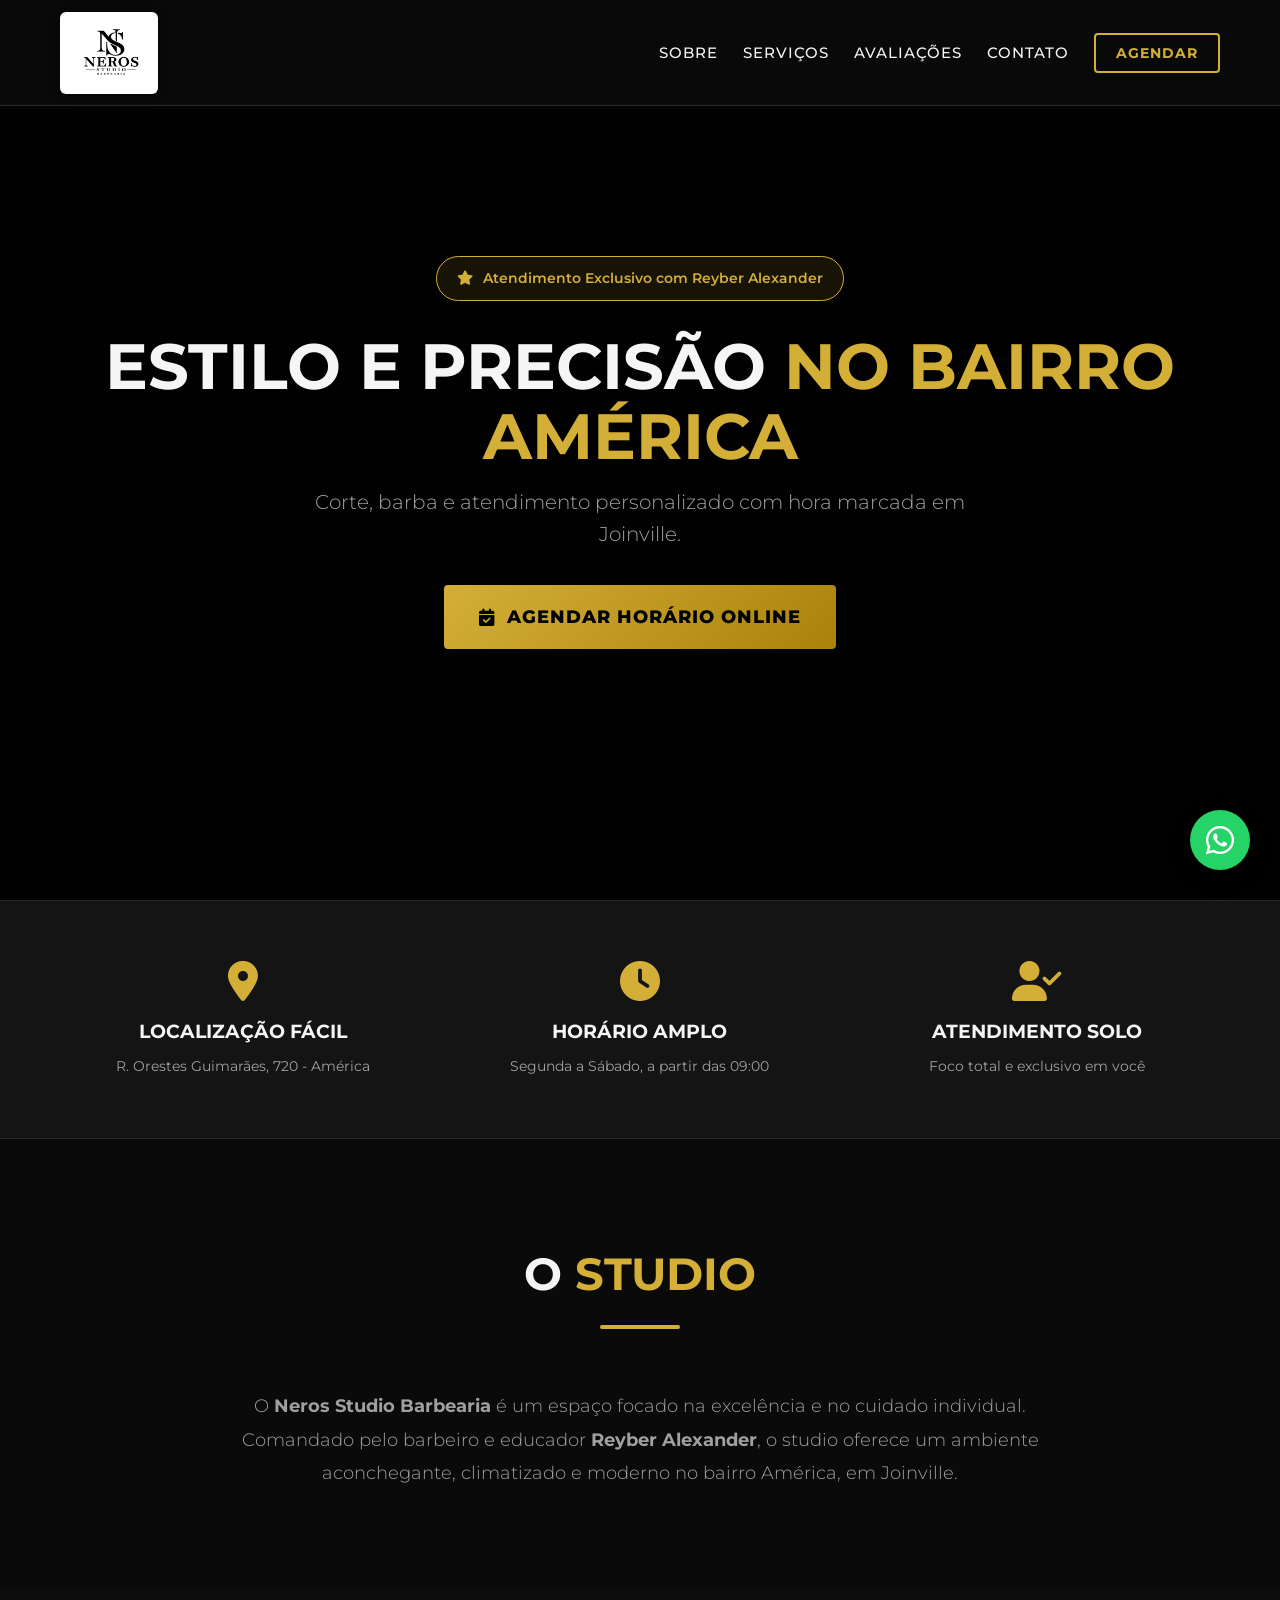
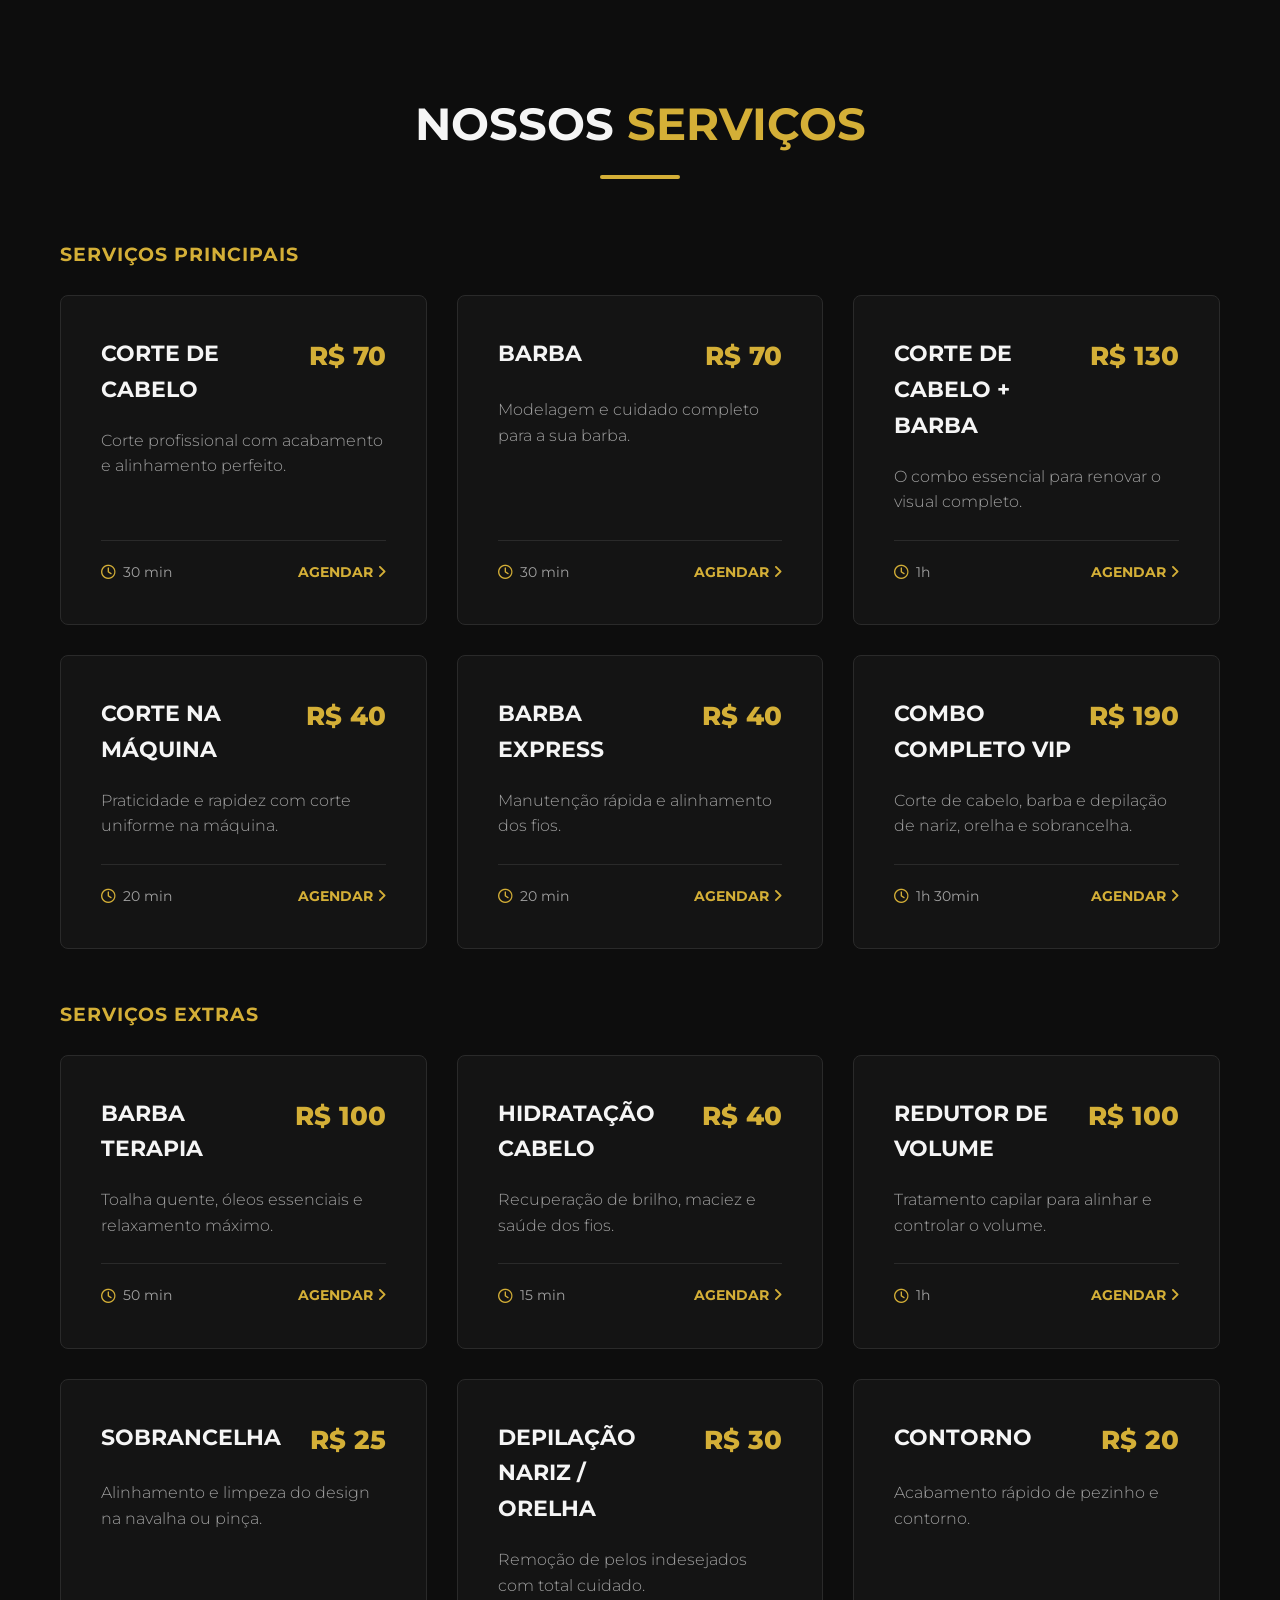
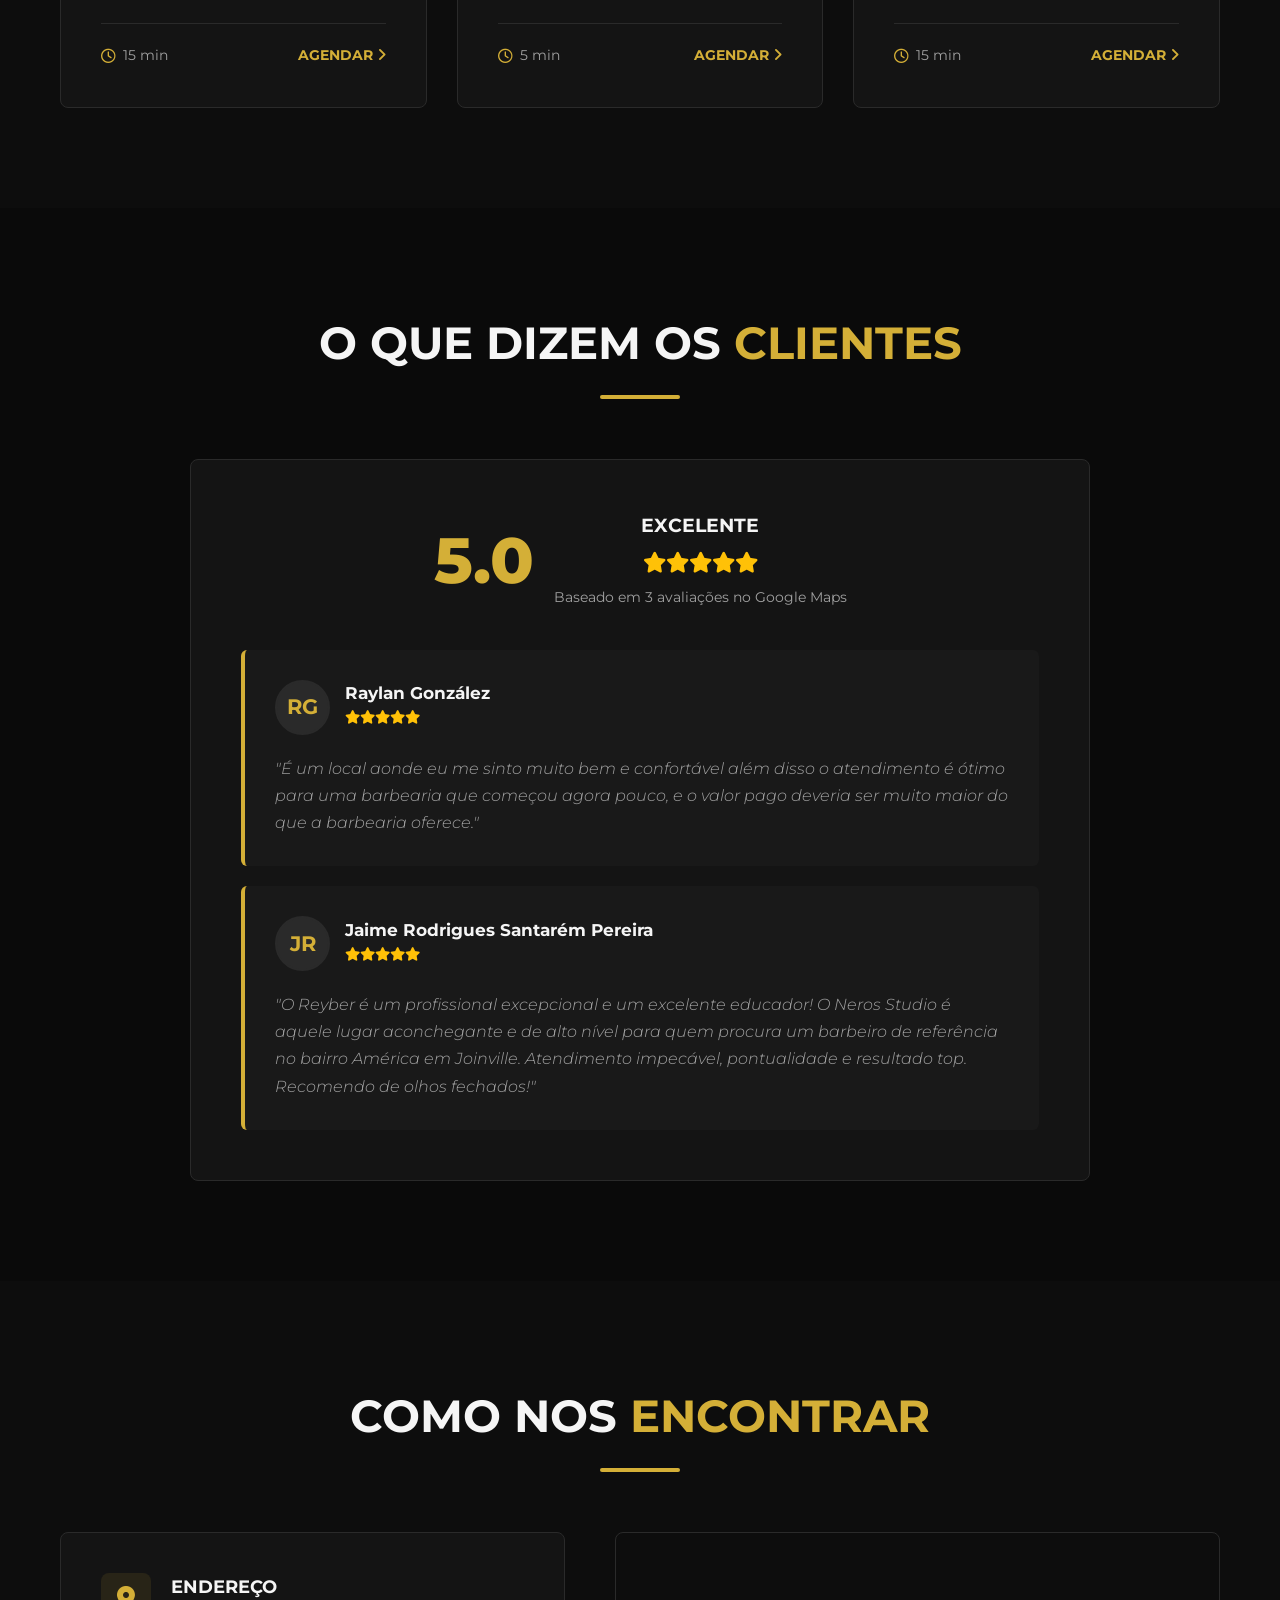
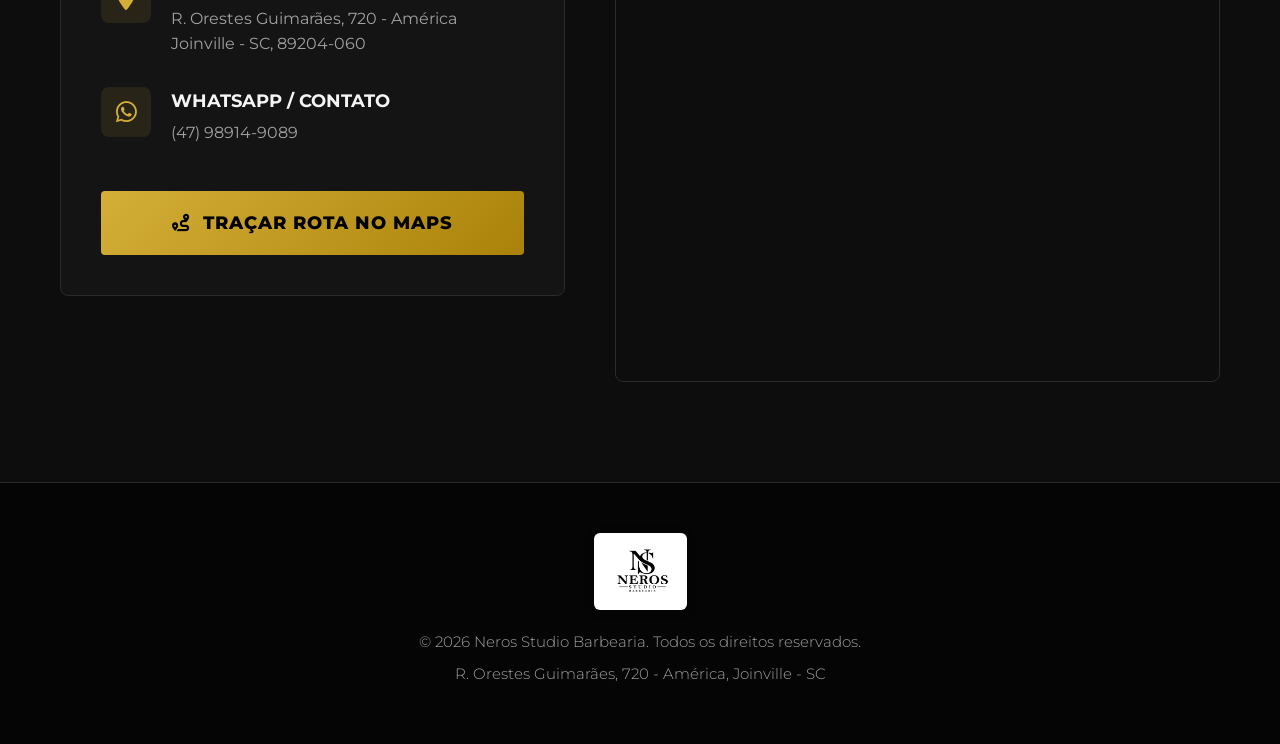
==== commit e9dd882f: "add- organização das pastas junto com pequenos ajustes para o site da barbearia" ====
--- a/index.html
+++ b/index.html
@@ -4,883 +4,272 @@
     <meta charset="UTF-8">
     <meta name="viewport" content="width=device-width, initial-scale=1.0">
     <title>Neros Studio Barbearia | Joinville - SC</title>
-    <!-- Favicon (Opcional, adicione se tiver) -->
-    <!-- <link rel="icon" type="image/png" href="assets/favicon.png"> -->
-    
-    <!-- Font Awesome -->
+    <meta name="description" content="Neros Studio Barbearia em Joinville - SC. Atendimento exclusivo com o barbeiro Reyber Alexander no bairro América. Agende seu horário online.">
+    <meta name="keywords" content="Barbearia Joinville, Barbeiro bairro América Joinville, Corte de cabelo Joinville, Barba terapia Joinville, Neros Studio">
+    <meta property="og:type" content="website">
+    <meta property="og:title" content="Neros Studio Barbearia | Joinville - SC">
+    <meta property="og:description" content="Atendimento exclusivo com Reyber Alexander no bairro América. Agende seu horário.">
+    <meta property="og:image" content="assets/nerosbarbearia.png">
+
     <link href="https://cdnjs.cloudflare.com/ajax/libs/font-awesome/6.4.0/css/all.min.css" rel="stylesheet">
-    
-    <!-- Google Fonts - Mantendo apenas Montserrat para performance -->
     <link href="https://fonts.googleapis.com/css2?family=Montserrat:wght@300;400;500;600;700;800&display=swap" rel="stylesheet">
-    
-    <style>
-        :root {
-            --primary-gold: #d4af37;
-            --primary-gold-hover: #f3e5ab;
-            --bg-dark: #0a0a0a; /* Preto mais profundo */
-            --bg-card: #141414;
-            --bg-card-hover: #1c1c1c;
-            --text-light: #f5f5f5;
-            --text-muted: #a0a0a0;
-            --border-color: #2a2a2a;
-            --transition: all 0.3s ease;
-        }
-
-        * {
-            margin: 0;
-            padding: 0;
-            box-sizing: border-box;
-            scroll-behavior: smooth;
-        }
-
-        body {
-            font-family: 'Montserrat', sans-serif;
-            background-color: var(--bg-dark);
-            color: var(--text-light);
-            line-height: 1.6;
-            overflow-x: hidden;
-        }
-
-        h1, h2, h3, h4 {
-            font-weight: 700;
-            letter-spacing: -0.5px;
-        }
-
-        .container {
-            max-width: 1200px;
-            margin: 0 auto;
-            padding: 0 20px;
-        }
-
-        /* --- Header & Navigation --- */
-        header {
-            background-color: rgba(10, 10, 10, 0.98);
-            position: fixed;
-            width: 100%;
-            top: 0;
-            left: 0;
-            z-index: 1000;
-            border-bottom: 1px solid var(--border-color);
-            backdrop-filter: blur(10px);
-            transition: var(--transition);
-        }
-
-        .nav-container {
-            display: flex;
-            justify-content: space-between;
-            align-items: center;
-            height: 90px; /* Aumentado um pouco para a logo */
-        }
-
-        /* Nova Logo Branca Transparente */
-        .logo-link {
-            display: flex;
-            align-items: center;
-            text-decoration: none;
-        }
-
-        .logo-img {
-            height: 70px; /* Ajuste conforme necessário */
-            width: auto;
-            display: block;
-            transition: var(--transition);
-        }
-        
-        .logo-img:hover {
-            opacity: 0.8;
-        }
-
-        .nav-links {
-            display: flex;
-            gap: 25px;
-            list-style: none;
-            align-items: center;
-        }
-
-        .nav-links a {
-            color: var(--text-light);
-            text-decoration: none;
-            font-weight: 500;
-            font-size: 0.95rem;
-            text-transform: uppercase;
-            letter-spacing: 1px;
-            transition: var(--transition);
-            position: relative;
-            padding-bottom: 5px;
-        }
-
-        .nav-links a::after {
-            content: '';
-            position: absolute;
-            width: 0;
-            height: 2px;
-            bottom: 0;
-            left: 0;
-            background-color: var(--primary-gold);
-            transition: var(--transition);
-        }
-
-        .nav-links a:hover {
-            color: var(--primary-gold);
-        }
-
-        .nav-links a:hover::after {
-            width: 100%;
-        }
-
-        .btn-header {
-            background-color: transparent;
-            color: var(--primary-gold);
-            padding: 10px 20px;
-            border-radius: 4px;
-            border: 2px solid var(--primary-gold);
-            font-weight: 700;
-            text-decoration: none;
-            text-transform: uppercase;
-            font-size: 0.85rem;
-            letter-spacing: 1px;
-            transition: var(--transition);
-        }
-
-        .btn-header:hover {
-            background-color: var(--primary-gold);
-            color: #000;
-            box-shadow: 0 4px 15px rgba(212, 175, 55, 0.3);
-        }
-
-        /* --- Hero Section --- */
-        .hero {
-            height: 100vh;
-            background: linear-gradient(rgba(0,0,0,0.85), rgba(0,0,0,0.9)), 
-                        url('https://images.unsplash.com/photo-1503951914875-452162b0f3f1?auto=format&fit=crop&q=80') center/cover no-repeat;
-            display: flex;
-            align-items: center;
-            justify-content: center;
-            text-align: center;
-            padding-top: 90px;
-        }
-
-        .hero-content {
-            opacity: 0;
-            transform: translateY(20px);
-            animation: fadeInUp 1s ease forwards;
-        }
-
-        .hero-content h1 {
-            font-size: 4rem;
-            color: var(--text-light);
-            margin-bottom: 15px;
-            text-transform: uppercase;
-            line-height: 1.1;
-        }
-        
-        .hero-content h1 span {
-            color: var(--primary-gold);
-        }
-
-        .hero-content p {
-            font-size: 1.25rem;
-            margin-bottom: 35px;
-            color: var(--text-muted);
-            max-width: 650px;
-            margin-left: auto;
-            margin-right: auto;
-            font-weight: 300;
-        }
-
-        .hero-badge {
-            display: inline-flex;
-            align-items: center;
-            gap: 10px;
-            background: rgba(212, 175, 55, 0.1);
-            padding: 10px 20px;
-            border-radius: 50px;
-            border: 1px solid var(--primary-gold);
-            margin-bottom: 30px;
-            font-size: 0.9rem;
-            font-weight: 600;
-            color: var(--primary-gold);
-        }
-
-        .hero-badge i {
-            color: #ffc107;
-        }
-
-        .btn-main {
-            display: inline-flex;
-            align-items: center;
-            gap: 12px;
-            background: linear-gradient(135deg, var(--primary-gold), #aa820a);
-            color: #000;
-            padding: 18px 35px;
-            font-size: 1.1rem;
-            font-weight: 800;
-            text-decoration: none;
-            border-radius: 4px;
-            transition: var(--transition);
-            text-transform: uppercase;
-            letter-spacing: 1px;
-        }
-
-        .btn-main:hover {
-            transform: translateY(-3px);
-            box-shadow: 0 10px 30px rgba(212, 175, 55, 0.4);
-        }
-
-        /* --- Features/Stats Bar --- */
-        .features-bar {
-            background-color: var(--bg-card);
-            border-top: 1px solid var(--border-color);
-            border-bottom: 1px solid var(--border-color);
-            padding: 40px 0;
-        }
-
-        .features-grid {
-            display: grid;
-            grid-template-columns: repeat(auto-fit, minmax(250px, 1fr));
-            gap: 30px;
-            text-align: center;
-        }
-
-        .feature-item {
-            padding: 20px;
-            transition: var(--transition);
-        }
-        
-        .feature-item:hover {
-            transform: translateY(-5px);
-        }
-
-        .feature-item i {
-            font-size: 2.5rem;
-            color: var(--primary-gold);
-            margin-bottom: 15px;
-            display: block;
-        }
-
-        .feature-item h4 {
-            font-size: 1.25rem;
-            margin-bottom: 8px;
-            color: var(--text-light);
-            text-transform: uppercase;
-        }
-
-        .feature-item p {
-            color: var(--text-muted);
-            font-size: 0.9rem;
-            font-weight: 400;
-        }
-
-        /* --- Sections General --- */
-        section {
-            padding: 100px 0;
-        }
-
-        .section-title {
-            text-align: center;
-            margin-bottom: 60px;
-        }
-
-        .section-title h2 {
-            font-size: 2.8rem;
-            color: var(--text-light);
-            margin-bottom: 15px;
-            text-transform: uppercase;
-        }
-        
-        .section-title h2 span {
-            color: var(--primary-gold);
-        }
-
-        .section-title div {
-            width: 80px;
-            height: 4px;
-            background-color: var(--primary-gold);
-            margin: 0 auto;
-            border-radius: 2px;
-        }
-
-        /* --- Services --- */
-        #servicos {
-            background-color: #0d0d0d;
-        }
-
-        .services-grid {
-            display: grid;
-            grid-template-columns: repeat(auto-fit, minmax(320px, 1fr));
-            gap: 30px;
-        }
-
-        .service-card {
-            background-color: var(--bg-card);
-            border: 1px solid var(--border-color);
-            padding: 40px;
-            border-radius: 8px;
-            transition: var(--transition);
-            position: relative;
-            overflow: hidden;
-            display: flex;
-            flex-direction: column;
-        }
-
-        .service-card:hover {
-            border-color: rgba(212, 175, 55, 0.5);
-            transform: translateY(-5px);
-            box-shadow: 0 10px 30px rgba(0, 0, 0, 0.3);
-        }
-        
-        .service-card::after {
-            content: '';
-            position: absolute;
-            bottom: 0;
-            left: 0;
-            width: 100%;
-            height: 3px;
-            background-color: var(--primary-gold);
-            transform: scaleX(0);
-            transition: var(--transition);
-        }
-        
-        .service-card:hover::after {
-            transform: scaleX(1);
-        }
-
-        .service-header {
-            display: flex;
-            justify-content: space-between;
-            align-items: flex-start;
-            margin-bottom: 20px;
-            gap: 15px;
-        }
-
-        .service-card h3 {
-            font-size: 1.5rem;
-            color: var(--text-light);
-            text-transform: uppercase;
-            flex: 1;
-        }
-
-        .service-price {
-            color: var(--primary-gold);
-            font-size: 1.6rem;
-            font-weight: 800;
-            white-space: nowrap;
-        }
-
-        .service-card p {
-            color: var(--text-muted);
-            font-size: 1rem;
-            margin-bottom: 25px;
-            font-weight: 300;
-            flex-grow: 1;
-        }
-
-        .service-footer {
-            display: flex;
-            justify-content: space-between;
-            align-items: center;
-            margin-top: auto;
-            border-top: 1px solid var(--border-color);
-            padding-top: 20px;
-        }
-
-        .service-time {
-            font-size: 0.9rem;
-            color: var(--text-muted);
-            display: flex;
-            align-items: center;
-            gap: 8px;
-            font-weight: 500;
-        }
-        
-        .service-time i {
-            color: var(--primary-gold);
-        }
-        
-        .btn-service {
-            color: var(--primary-gold);
-            text-decoration: none;
-            font-weight: 700;
-            font-size: 0.9rem;
-            text-transform: uppercase;
-            transition: var(--transition);
-        }
-        
-        .btn-service:hover {
-            color: var(--text-light);
-        }
-
-        /* --- Testimonials --- */
-        .reviews-container {
-            background-color: var(--bg-card);
-            border-radius: 8px;
-            padding: 50px;
-            border: 1px solid var(--border-color);
-            max-width: 900px;
-            margin: 0 auto;
-        }
-
-        .google-score {
-            display: flex;
-            align-items: center;
-            justify-content: center;
-            gap: 20px;
-            margin-bottom: 40px;
-            text-align: center;
-        }
-
-        .score-num {
-            font-size: 4rem;
-            font-weight: 800;
-            color: var(--primary-gold);
-            line-height: 1;
-        }
-
-        .score-info h4 {
-            font-size: 1.2rem;
-            text-transform: uppercase;
-            color: var(--text-light);
-            margin-bottom: 5px;
-        }
-
-        .stars {
-            color: #ffc107;
-            font-size: 1.3rem;
-            margin-bottom: 5px;
-        }
-        
-        .score-count {
-            font-size: 0.9rem;
-            color: var(--text-muted);
-        }
-
-        .review-card {
-            background-color: rgba(255,255,255,0.02);
-            padding: 30px;
-            border-radius: 6px;
-            border-left: 4px solid var(--primary-gold);
-            position: relative;
-        }
-        
-        .review-card::before {
-            content: '\f10d';
-            font-family: 'Font Awesome 6 Free';
-            font-weight: 900;
-            position: absolute;
-            top: 20px;
-            right: 30px;
-            font-size: 3rem;
-            color: rgba(212, 175, 55, 0.05);
-        }
-
-        .review-header {
-            display: flex;
-            align-items: center;
-            gap: 15px;
-            margin-bottom: 20px;
-        }
-
-        .avatar {
-            width: 60px;
-            height: 60px;
-            border-radius: 50%;
-            background-color: #2a2a2a;
-            color: var(--primary-gold);
-            display: flex;
-            align-items: center;
-            justify-content: center;
-            font-weight: 700;
-            font-size: 1.4rem;
-            border: 2px solid var(--border-color);
-        }
-
-        .review-meta h4 {
-            font-size: 1.1rem;
-            color: var(--text-light);
-        }
-        
-        .review-meta .stars {
-            font-size: 0.9rem;
-        }
-
-        .review-card p {
-            font-style: italic;
-            color: var(--text-muted);
-            font-size: 1.05rem;
-            font-weight: 300;
-            line-height: 1.7;
-        }
-
-        /* --- Location & Contact --- */
-        #contato {
-            background-color: #0d0d0d;
-        }
-
-        .contact-wrapper {
-            display: grid;
-            grid-template-columns: 1fr 1.2fr;
-            gap: 50px;
-            align-items: start;
-        }
-
-        .contact-info {
-            display: flex;
-            flex-direction: column;
-            gap: 30px;
-            background-color: var(--bg-card);
-            padding: 40px;
-            border-radius: 8px;
-            border: 1px solid var(--border-color);
-        }
-
-        .info-item {
-            display: flex;
-            align-items: flex-start;
-            gap: 20px;
-        }
-
-        .info-icon {
-            font-size: 1.6rem;
-            color: var(--primary-gold);
-            background-color: rgba(212, 175, 55, 0.1);
-            width: 50px;
-            height: 50px;
-            border-radius: 8px;
-            display: flex;
-            align-items: center;
-            justify-content: center;
-            flex-shrink: 0;
-            margin-top: 5px;
-        }
-
-        .info-content h4 {
-            font-size: 1.15rem;
-            margin-bottom: 5px;
-            text-transform: uppercase;
-            color: var(--text-light);
-        }
-
-        .info-content p {
-            color: var(--text-muted);
-            font-weight: 400;
-            font-size: 1rem;
-        }
-
-        .plus-code {
-            font-size: 0.85rem;
-            color: var(--primary-gold);
-            display: block;
-            margin-top: 5px;
-            font-weight: 600;
-        }
-
-        .btn-maps {
-            margin-top: 15px;
-            width: 100%;
-            justify-content: center;
-        }
-
-        .map-container {
-            width: 100%;
-            height: 100%;
-            min-height: 450px;
-            border-radius: 8px;
-            overflow: hidden;
-            border: 1px solid var(--border-color);
-            position: relative;
-        }
-
-        .map-frame {
-            width: 100%;
-            height: 100%;
-            position: absolute;
-            top: 0;
-            left: 0;
-            border: 0;
-            filter: grayscale(1) invert(0.9) contrast(1.2); /* Mapa Dark Mode */
-        }
-
-        /* --- Floating WhatsApp Button --- */
-        .whatsapp-float {
-            position: fixed;
-            bottom: 30px;
-            right: 30px;
-            background-color: #25d366;
-            color: #fff;
-            width: 60px;
-            height: 60px;
-            border-radius: 50%;
-            display: flex;
-            align-items: center;
-            justify-content: center;
-            font-size: 32px;
-            box-shadow: 0 6px 20px rgba(0,0,0,0.4);
-            z-index: 1000;
-            transition: var(--transition);
-            text-decoration: none;
-        }
-
-        .whatsapp-float:hover {
-            transform: scale(1.1) translateY(-5px);
-            background-color: #20b858;
-        }
-
-        /* --- Footer --- */
-        footer {
-            background-color: #050505;
-            padding: 50px 0;
-            text-align: center;
-            border-top: 1px solid var(--border-color);
-            color: var(--text-muted);
-            font-size: 0.95rem;
-        }
-        
-        footer .logo-img {
-            height: 60px;
-            margin: 0 auto 20px;
-            opacity: 0.7;
-        }
-
-        footer p {
-            margin-bottom: 8px;
-            font-weight: 300;
-        }
-        
-        .dev-credits {
-            font-size: 0.8rem;
-            margin-top: 15px;
-            color: #444;
-        }
-
-        /* --- Mobile Menu --- */
-        .mobile-menu-btn {
-            display: none;
-            background: none;
-            border: none;
-            color: var(--text-light);
-            font-size: 1.8rem;
-            cursor: pointer;
-            transition: var(--transition);
-        }
-        
-        .mobile-menu-btn:hover {
-            color: var(--primary-gold);
-        }
-
-        /* --- Animations --- */
-        @keyframes fadeInUp {
-            to {
-                opacity: 1;
-                transform: translateY(0);
-            }
-        }
-
-        /* --- Responsividade --- */
-        @media (max-width: 992px) {
-            .hero-content h1 {
-                font-size: 3rem;
-            }
-            .contact-wrapper {
-                grid-template-columns: 1fr;
-            }
-            .map-container {
-                min-height: 350px;
-            }
-        }
-
-        @media (max-width: 768px) {
-            .nav-links {
-                display: none; /* Implementar menu mobile js se necessário */
-            }
-            .mobile-menu-btn {
-                display: block;
-            }
-            .nav-container {
-                height: 80px;
-            }
-            .logo-img {
-                height: 55px;
-            }
-            .hero-content h1 {
-                font-size: 2.5rem;
-            }
-            .hero-content p {
-                font-size: 1.1rem;
-            }
-            .section-title h2 {
-                font-size: 2.2rem;
-            }
-            .services-grid {
-                grid-template-columns: 1fr;
-            }
-            .reviews-container {
-                padding: 30px;
-            }
-            .google-score {
-                flex-direction: column;
-                gap: 10px;
-            }
-        }
-    </style>
+    <link rel="stylesheet" href="css/style.css">
+
+    <script type="application/ld+json">
+    {
+      "@context": "https://schema.org",
+      "@type": "BarberShop",
+      "name": "Neros Studio Barbearia",
+      "image": "assets/nerosbarbearia.png",
+      "telephone": "+5547989149089",
+      "address": {
+        "@type": "PostalAddress",
+        "streetAddress": "R. Orestes Guimarães, 720",
+        "addressLocality": "Joinville",
+        "addressRegion": "SC",
+        "postalCode": "89204-060",
+        "addressCountry": "BR"
+      },
+      "geo": {
+        "@type": "GeoCoordinates",
+        "latitude": -26.2974,
+        "longitude": -48.8472
+      },
+      "priceRange": "$$",
+      "openingHoursSpecification": {
+        "@type": "OpeningHoursSpecification",
+        "dayOfWeek": ["Monday", "Tuesday", "Wednesday", "Thursday", "Friday", "Saturday"],
+        "opens": "09:00",
+        "closes": "19:00"
+      }
+    }
+    </script>
 </head>
 <body>
 
-    <!-- Header Navigation -->
     <header>
         <div class="container nav-container">
-            <a href="#" class="logo-link">
-                <!-- LOGO ATUALIZADA: Branca e Transparente -->
+            <a href="#" class="logo-wrapper">
                 <img src="assets/nerosbarbearia.png" alt="Neros Studio Barbearia" class="logo-img">
             </a>
-            <ul class="nav-links">
+            <ul class="nav-links" id="navLinks">
                 <li><a href="#sobre">Sobre</a></li>
                 <li><a href="#servicos">Serviços</a></li>
                 <li><a href="#avaliacoes">Avaliações</a></li>
                 <li><a href="#contato">Contato</a></li>
                 <li><a href="https://app.faroldabarbearia.com.br/agendar/agendaaqui" target="_blank" class="btn-header">Agendar</a></li>
             </ul>
-            <button class="mobile-menu-btn" aria-label="Abrir Menu">
+            <button class="mobile-menu-btn" id="menuBtn" aria-label="Menu">
                 <i class="fa-solid fa-bars"></i>
             </button>
         </div>
     </header>
 
-    <!-- Hero Section -->
     <section class="hero">
         <div class="container hero-content">
             <div class="hero-badge">
                 <i class="fa-solid fa-star"></i>
-                <span>Avaliação 5.0 no Google Maps</span>
-            </div>
-            <h1>Sua Melhor Versão <span>Começa Aqui</span></h1>
-            <p>Estilo, precisão e atendimento exclusivo no coração do bairro América em Joinville.</p>
+                <span>Atendimento Exclusivo com Reyber Alexander</span>
+            </div>
+            <h1>Estilo e Precisão <span>no Bairro América</span></h1>
+            <p>Corte, barba e atendimento personalizado com hora marcada em Joinville.</p>
             <a href="https://app.faroldabarbearia.com.br/agendar/agendaaqui" target="_blank" class="btn-main">
                 <i class="fa-solid fa-calendar-check"></i> Agendar Horário Online
             </a>
         </div>
     </section>
 
-    <!-- Features Bar -->
     <div class="features-bar">
         <div class="container features-grid">
             <div class="feature-item">
                 <i class="fa-solid fa-location-dot"></i>
-                <h4>Localização VIP</h4>
-                <p>R. Orestes Guimarães, América - Joinville</p>
+                <h4>Localização Fácil</h4>
+                <p>R. Orestes Guimarães, 720 - América</p>
             </div>
             <div class="feature-item">
                 <i class="fa-solid fa-clock"></i>
                 <h4>Horário Amplo</h4>
-                <p>Segunda a Sábado, até as 19:00</p>
+                <p>Segunda a Sábado, a partir das 09:00</p>
             </div>
             <div class="feature-item">
-                <i class="fa-solid fa-chair"></i>
-                <h4>Ambiente Premium</h4>
-                <p>Climatizado e Confortável</p>
+                <i class="fa-solid fa-user-check"></i>
+                <h4>Atendimento Solo</h4>
+                <p>Foco total e exclusivo em você</p>
             </div>
         </div>
     </div>
 
-    <!-- About Section -->
     <section id="sobre">
         <div class="container">
             <div class="section-title">
                 <h2>O <span>Studio</span></h2>
                 <div></div>
             </div>
-            <div style="max-width: 850px; margin: 0 auto; text-align: center;">
-                <p style="font-size: 1.2rem; color: var(--text-muted); margin-bottom: 25px; font-weight: 300; line-height: 1.8;">
-                    O <strong>Neros Studio Barbearia</strong> não é apenas sobre cortar cabelo, é sobre elevar sua autoconfiança. Combinamos técnicas clássicas de barbearia com as tendências modernas, tudo em um ambiente projetado para o conforto masculino no bairro América. Nosso compromisso é com a excelência em cada detalhe, garantindo que você saia com o visual que sempre desejou.
-                </p>
-            </div>
-        </div>
-    </section>
-
-    <!-- Services Section -->
+            <p class="about-text">
+                O <strong>Neros Studio Barbearia</strong> é um espaço focado na excelência e no cuidado individual. Comandado pelo barbeiro e educador <strong>Reyber Alexander</strong>, o studio oferece um ambiente aconchegante, climatizado e moderno no bairro América, em Joinville.
+            </p>
+        </div>
+    </section>
+
     <section id="servicos">
         <div class="container">
             <div class="section-title">
                 <h2>Nossos <span>Serviços</span></h2>
                 <div></div>
             </div>
+            
+            <h3 class="services-subtitle">Serviços Principais</h3>
+            <div class="services-grid mb">
+                <div class="service-card">
+                    <div class="service-header">
+                        <h3>Corte de Cabelo</h3>
+                        <span class="service-price">R$ 70</span>
+                    </div>
+                    <p>Corte profissional com acabamento e alinhamento perfeito.</p>
+                    <div class="service-footer">
+                        <div class="service-time"><i class="fa-regular fa-clock"></i> 30 min</div>
+                        <a href="https://app.faroldabarbearia.com.br/agendar/agendaaqui" target="_blank" class="btn-service">Agendar <i class="fa-solid fa-angle-right"></i></a>
+                    </div>
+                </div>
+
+                <div class="service-card">
+                    <div class="service-header">
+                        <h3>Barba</h3>
+                        <span class="service-price">R$ 70</span>
+                    </div>
+                    <p>Modelagem e cuidado completo para a sua barba.</p>
+                    <div class="service-footer">
+                        <div class="service-time"><i class="fa-regular fa-clock"></i> 30 min</div>
+                        <a href="https://app.faroldabarbearia.com.br/agendar/agendaaqui" target="_blank" class="btn-service">Agendar <i class="fa-solid fa-angle-right"></i></a>
+                    </div>
+                </div>
+
+                <div class="service-card">
+                    <div class="service-header">
+                        <h3>Corte de Cabelo + Barba</h3>
+                        <span class="service-price">R$ 130</span>
+                    </div>
+                    <p>O combo essencial para renovar o visual completo.</p>
+                    <div class="service-footer">
+                        <div class="service-time"><i class="fa-regular fa-clock"></i> 1h</div>
+                        <a href="https://app.faroldabarbearia.com.br/agendar/agendaaqui" target="_blank" class="btn-service">Agendar <i class="fa-solid fa-angle-right"></i></a>
+                    </div>
+                </div>
+
+                <div class="service-card">
+                    <div class="service-header">
+                        <h3>Corte na Máquina</h3>
+                        <span class="service-price">R$ 40</span>
+                    </div>
+                    <p>Praticidade e rapidez com corte uniforme na máquina.</p>
+                    <div class="service-footer">
+                        <div class="service-time"><i class="fa-regular fa-clock"></i> 20 min</div>
+                        <a href="https://app.faroldabarbearia.com.br/agendar/agendaaqui" target="_blank" class="btn-service">Agendar <i class="fa-solid fa-angle-right"></i></a>
+                    </div>
+                </div>
+
+                <div class="service-card">
+                    <div class="service-header">
+                        <h3>Barba Express</h3>
+                        <span class="service-price">R$ 40</span>
+                    </div>
+                    <p>Manutenção rápida e alinhamento dos fios.</p>
+                    <div class="service-footer">
+                        <div class="service-time"><i class="fa-regular fa-clock"></i> 20 min</div>
+                        <a href="https://app.faroldabarbearia.com.br/agendar/agendaaqui" target="_blank" class="btn-service">Agendar <i class="fa-solid fa-angle-right"></i></a>
+                    </div>
+                </div>
+
+                <div class="service-card">
+                    <div class="service-header">
+                        <h3>Combo Completo VIP</h3>
+                        <span class="service-price">R$ 190</span>
+                    </div>
+                    <p>Corte de cabelo, barba e depilação de nariz, orelha e sobrancelha.</p>
+                    <div class="service-footer">
+                        <div class="service-time"><i class="fa-regular fa-clock"></i> 1h 30min</div>
+                        <a href="https://app.faroldabarbearia.com.br/agendar/agendaaqui" target="_blank" class="btn-service">Agendar <i class="fa-solid fa-angle-right"></i></a>
+                    </div>
+                </div>
+            </div>
+
+            <h3 class="services-subtitle">Serviços Extras</h3>
             <div class="services-grid">
-                <!-- Serviço 1 -->
-                <div class="service-card">
-                    <div class="service-header">
-                        <h3>Corte Neros (Degradê/Social)</h3>
-                        <span class="service-price">R$ 50</span>
-                    </div>
-                    <p>Corte completo incluindo lavagem com shampoo premium, finalização com pomada e alinhamento dos fios.</p>
-                    <div class="service-footer">
-                        <div class="service-time"><i class="fa-regular fa-clock"></i> 45 min</div>
-                        <a href="https://app.faroldabarbearia.com.br/agendar/agendaaqui" target="_blank" class="btn-service">Agendar <i class="fa-solid fa-angle-right"></i></a>
-                    </div>
-                </div>
-                <!-- Serviço 2 -->
                 <div class="service-card">
                     <div class="service-header">
                         <h3>Barba Terapia</h3>
-                        <span class="service-price">R$ 45</span>
-                    </div>
-                    <p>Experiência relaxante com toalha quente, óleos essenciais, barbear preciso e pós-barba hidratante.</p>
-                    <div class="service-footer">
-                        <div class="service-time"><i class="fa-regular fa-clock"></i> 35 min</div>
-                        <a href="https://app.faroldabarbearia.com.br/agendar/agendaaqui" target="_blank" class="btn-service">Agendar <i class="fa-solid fa-angle-right"></i></a>
-                    </div>
-                </div>
-                <!-- Serviço 3 -->
-                <div class="service-card">
-                    <div class="service-header">
-                        <h3>Combo VIP (Corte + Barba)</h3>
-                        <span class="service-price">R$ 85</span>
-                    </div>
-                    <p>O cuidado completo com valor promocional. Inclui o Corte Neros e a relaxante Barba Terapia.</p>
-                    <div class="service-footer">
-                        <div class="service-time"><i class="fa-regular fa-clock"></i> 1h 20min</div>
-                        <a href="https://app.faroldabarbearia.com.br/agendar/agendaaqui" target="_blank" class="btn-service">Agendar <i class="fa-solid fa-angle-right"></i></a>
-                    </div>
-                </div>
-                <!-- Serviço 4 -->
-                <div class="service-card">
-                    <div class="service-header">
-                        <h3>Pigmentação</h3>
-                        <span class="service-price">R$ 35</span>
-                    </div>
-                    <p>Técnica para disfarce de fios brancos ou correção de falhas na barba e cabelo, com aspecto natural.</p>
-                    <div class="service-footer">
-                        <div class="service-time"><i class="fa-regular fa-clock"></i> 30 min</div>
-                        <a href="https://app.faroldabarbearia.com.br/agendar/agendaaqui" target="_blank" class="btn-service">Agendar <i class="fa-solid fa-angle-right"></i></a>
-                    </div>
-                </div>
-                <!-- Serviço 5 -->
-                <div class="service-card">
-                    <div class="service-header">
-                        <h3>Acabamento (Pezinho)</h3>
+                        <span class="service-price">R$ 100</span>
+                    </div>
+                    <p>Toalha quente, óleos essenciais e relaxamento máximo.</p>
+                    <div class="service-footer">
+                        <div class="service-time"><i class="fa-regular fa-clock"></i> 50 min</div>
+                        <a href="https://app.faroldabarbearia.com.br/agendar/agendaaqui" target="_blank" class="btn-service">Agendar <i class="fa-solid fa-angle-right"></i></a>
+                    </div>
+                </div>
+
+                <div class="service-card">
+                    <div class="service-header">
+                        <h3>Hidratação Cabelo</h3>
+                        <span class="service-price">R$ 40</span>
+                    </div>
+                    <p>Recuperação de brilho, maciez e saúde dos fios.</p>
+                    <div class="service-footer">
+                        <div class="service-time"><i class="fa-regular fa-clock"></i> 15 min</div>
+                        <a href="https://app.faroldabarbearia.com.br/agendar/agendaaqui" target="_blank" class="btn-service">Agendar <i class="fa-solid fa-angle-right"></i></a>
+                    </div>
+                </div>
+
+                <div class="service-card">
+                    <div class="service-header">
+                        <h3>Redutor de Volume</h3>
+                        <span class="service-price">R$ 100</span>
+                    </div>
+                    <p>Tratamento capilar para alinhar e controlar o volume.</p>
+                    <div class="service-footer">
+                        <div class="service-time"><i class="fa-regular fa-clock"></i> 1h</div>
+                        <a href="https://app.faroldabarbearia.com.br/agendar/agendaaqui" target="_blank" class="btn-service">Agendar <i class="fa-solid fa-angle-right"></i></a>
+                    </div>
+                </div>
+
+                <div class="service-card">
+                    <div class="service-header">
+                        <h3>Sobrancelha</h3>
+                        <span class="service-price">R$ 25</span>
+                    </div>
+                    <p>Alinhamento e limpeza do design na navalha ou pinça.</p>
+                    <div class="service-footer">
+                        <div class="service-time"><i class="fa-regular fa-clock"></i> 15 min</div>
+                        <a href="https://app.faroldabarbearia.com.br/agendar/agendaaqui" target="_blank" class="btn-service">Agendar <i class="fa-solid fa-angle-right"></i></a>
+                    </div>
+                </div>
+
+                <div class="service-card">
+                    <div class="service-header">
+                        <h3>Depilação Nariz / Orelha</h3>
+                        <span class="service-price">R$ 30</span>
+                    </div>
+                    <p>Remoção de pelos indesejados com total cuidado.</p>
+                    <div class="service-footer">
+                        <div class="service-time"><i class="fa-regular fa-clock"></i> 5 min</div>
+                        <a href="https://app.faroldabarbearia.com.br/agendar/agendaaqui" target="_blank" class="btn-service">Agendar <i class="fa-solid fa-angle-right"></i></a>
+                    </div>
+                </div>
+
+                <div class="service-card">
+                    <div class="service-header">
+                        <h3>Contorno</h3>
                         <span class="service-price">R$ 20</span>
                     </div>
-                    <p>Manutenção rápida do contorno do cabelo e nuca com navalha, ideal entre um corte e outro.</p>
-                    <div class="service-footer">
-                        <div class="service-time"><i class="fa-regular fa-clock"></i> 20 min</div>
-                        <a href="https://app.faroldabarbearia.com.br/agendar/agendaaqui" target="_blank" class="btn-service">Agendar <i class="fa-solid fa-angle-right"></i></a>
-                    </div>
-                </div>
-                <!-- Serviço 6 -->
-                <div class="service-card">
-                    <div class="service-header">
-                        <h3>Dia do Noivo</h3>
-                        <span class="service-price">Sob Consulta</span>
-                    </div>
-                    <p>Atendimento exclusivo e personalizado para o grande dia, com pacotes que incluem relaxamento e visual impecável.</p>
-                    <div class="service-footer">
-                        <div class="service-time"><i class="fa-solid fa-champagne-glasses"></i> VIP</div>
-                        <a href="https://wa.me/5547989149089?text=Ol%C3%A1,%20gostaria de informações sobre o Dia do Noivo." target="_blank" class="btn-service">Info <i class="fa-solid fa-angle-right"></i></a>
-                    </div>
-                </div>
-            </div>
-        </div>
-    </section>
-
-    <!-- Testimonials Section -->
+                    <p>Acabamento rápido de pezinho e contorno.</p>
+                    <div class="service-footer">
+                        <div class="service-time"><i class="fa-regular fa-clock"></i> 15 min</div>
+                        <a href="https://app.faroldabarbearia.com.br/agendar/agendaaqui" target="_blank" class="btn-service">Agendar <i class="fa-solid fa-angle-right"></i></a>
+                    </div>
+                </div>
+            </div>
+        </div>
+    </section>
+
     <section id="avaliacoes">
         <div class="container">
             <div class="section-title">
@@ -893,36 +282,43 @@
                     <div class="score-info">
                         <h4>Excelente</h4>
                         <div class="stars">
-                            <i class="fa-solid fa-star"></i>
-                            <i class="fa-solid fa-star"></i>
-                            <i class="fa-solid fa-star"></i>
-                            <i class="fa-solid fa-star"></i>
-                            <i class="fa-solid fa-star"></i>
-                        </div>
-                        <span class="score-count">Pontuação máxima no Google Maps</span>
-                    </div>
-                </div>
-                <div class="review-card">
-                    <div class="review-header">
-                        <div class="avatar">RG</div>
-                        <div class="review-meta">
-                            <h4>Reyber Gonzalez</h4>
-                            <div class="stars">
-                                <i class="fa-solid fa-star"></i>
-                                <i class="fa-solid fa-star"></i>
-                                <i class="fa-solid fa-star"></i>
-                                <i class="fa-solid fa-star"></i>
-                                <i class="fa-solid fa-star"></i>
+                            <i class="fa-solid fa-star"></i><i class="fa-solid fa-star"></i><i class="fa-solid fa-star"></i><i class="fa-solid fa-star"></i><i class="fa-solid fa-star"></i>
+                        </div>
+                        <span class="score-count">Baseado em 3 avaliações no Google Maps</span>
+                    </div>
+                </div>
+
+                <div class="reviews-list">
+                    <div class="review-card">
+                        <div class="review-header">
+                            <div class="avatar">RG</div>
+                            <div class="review-meta">
+                                <h4>Raylan González</h4>
+                                <div class="stars">
+                                    <i class="fa-solid fa-star"></i><i class="fa-solid fa-star"></i><i class="fa-solid fa-star"></i><i class="fa-solid fa-star"></i><i class="fa-solid fa-star"></i>
+                                </div>
                             </div>
                         </div>
-                    </div>
-                    <p>"Excelente atendimento e profissionalismo no corte. Ambiente super agradável e bem localizado em Joinville! Recomendo com certeza."</p>
-                </div>
-            </div>
-        </div>
-    </section>
-
-    <!-- Location Section -->
+                        <p>"É um local aonde eu me sinto muito bem e confortável além disso o atendimento é ótimo para uma barbearia que começou agora pouco, e o valor pago deveria ser muito maior do que a barbearia oferece."</p>
+                    </div>
+
+                    <div class="review-card">
+                        <div class="review-header">
+                            <div class="avatar">JR</div>
+                            <div class="review-meta">
+                                <h4>Jaime Rodrigues Santarém Pereira</h4>
+                                <div class="stars">
+                                    <i class="fa-solid fa-star"></i><i class="fa-solid fa-star"></i><i class="fa-solid fa-star"></i><i class="fa-solid fa-star"></i><i class="fa-solid fa-star"></i>
+                                </div>
+                            </div>
+                        </div>
+                        <p>"O Reyber é um profissional excepcional e um excelente educador! O Neros Studio é aquele lugar aconchegante e de alto nível para quem procura um barbeiro de referência no bairro América em Joinville. Atendimento impecável, pontualidade e resultado top. Recomendo de olhos fechados!"</p>
+                    </div>
+                </div>
+            </div>
+        </div>
+    </section>
+
     <section id="contato">
         <div class="container">
             <div class="section-title">
@@ -936,21 +332,13 @@
                         <div class="info-content">
                             <h4>Endereço</h4>
                             <p>R. Orestes Guimarães, 720 - América<br>Joinville - SC, 89204-060</p>
-                            <span class="plus-code">Plus Code: P554+G8</span>
                         </div>
                     </div>
                     <div class="info-item">
                         <div class="info-icon"><i class="fa-brands fa-whatsapp"></i></div>
                         <div class="info-content">
-                            <h4>WhatsApp / Celular</h4>
+                            <h4>WhatsApp / Contato</h4>
                             <p>(47) 98914-9089</p>
-                        </div>
-                    </div>
-                    <div class="info-item">
-                        <div class="info-icon"><i class="fa-solid fa-clock"></i></div>
-                        <div class="info-content">
-                            <h4>Horário</h4>
-                            <p>Segunda a Sábado: Aberto das 09:00 às 19:00</p>
                         </div>
                     </div>
                     <a href="https://maps.google.com/?q=R.+Orestes+Guimar%C3%A3es,+720+-+Am%C3%A9rica,+Joinville+-+SC,+89204-060" target="_blank" class="btn-main btn-maps">
@@ -958,27 +346,26 @@
                     </a>
                 </div>
                 <div class="map-container">
-                    <!-- Mapa com filtro Dark Mode aplicado via CSS -->
                     <iframe class="map-frame" src="https://maps.google.com/maps?q=R.+Orestes+Guimar%C3%A3es,+720+-+Am%C3%A9rica,+Joinville+-+SC,+89204-060&t=&z=16&ie=UTF8&iwloc=&output=embed" loading="lazy"></iframe>
                 </div>
             </div>
         </div>
     </section>
 
-    <!-- Footer -->
     <footer>
         <div class="container">
-             <img src="assets/nerosbarbearia.png" alt="Neros Studio" class="logo-img">
-            <p>&copy; 2024 Neros Studio Barbearia. Todos os direitos reservados.</p>
+            <div class="logo-wrapper">
+                <img src="assets/nerosbarbearia.png" alt="Neros Studio" class="logo-img">
+            </div>
+            <p>&copy; 2026 Neros Studio Barbearia. Todos os direitos reservados.</p>
             <p>R. Orestes Guimarães, 720 - América, Joinville - SC</p>
-            <p class="dev-credits">Site desenvolvido com IA</p>
         </div>
     </footer>
 
-    <!-- Floating WhatsApp -->
-    <a href="https://wa.me/5547989149089?text=Ol%C3%A1,%20gostaria de tirar uma dúvida sobre os serviços." class="whatsapp-float" target="_blank" aria-label="Contato via WhatsApp">
+    <a href="https://wa.me/5547989149089?text=Ol%C3%A1,%20gostaria%20de%20agendar%20um%20hor%C3%A1rio." class="whatsapp-float" target="_blank" aria-label="WhatsApp">
         <i class="fa-brands fa-whatsapp"></i>
     </a>
 
+    <script src="js/main.js"></script>
 </body>
 </html>
--- a/css/style.css
+++ b/css/style.css
@@ -0,0 +1,591 @@
+:root {
+    --gold: #d4af37;
+    --bg-dark: #0a0a0a;
+    --bg-card: #141414;
+    --bg-logo: #ffffff;
+    --text-light: #f5f5f5;
+    --text-muted: #a0a0a0;
+    --border: #2a2a2a;
+}
+
+* {
+    margin: 0;
+    padding: 0;
+    box-sizing: border-box;
+    scroll-behavior: smooth;
+}
+
+body {
+    font-family: 'Montserrat', sans-serif;
+    background-color: var(--bg-dark);
+    color: var(--text-light);
+    line-height: 1.6;
+    overflow-x: hidden;
+}
+
+.container {
+    max-width: 1200px;
+    margin: 0 auto;
+    padding: 0 20px;
+}
+
+/* Cabeçalho */
+header {
+    background-color: rgba(10, 10, 10, 0.98);
+    position: fixed;
+    width: 100%;
+    top: 0;
+    left: 0;
+    z-index: 1000;
+    border-bottom: 1px solid var(--border);
+    backdrop-filter: blur(10px);
+}
+
+.nav-container {
+    display: flex;
+    justify-content: space-between;
+    align-items: center;
+    height: 105px;
+}
+
+.logo-wrapper {
+    background-color: var(--bg-logo);
+    padding: 6px 14px;
+    border-radius: 6px;
+    display: flex;
+    align-items: center;
+    justify-content: center;
+    box-shadow: 0 2px 10px rgba(0, 0, 0, 0.3);
+    transition: transform 0.3s ease;
+}
+
+.logo-wrapper:hover {
+    transform: scale(1.02);
+}
+
+.logo-img {
+    height: 70px;
+    width: auto;
+    display: block;
+}
+
+.nav-links {
+    display: flex;
+    gap: 25px;
+    list-style: none;
+    align-items: center;
+}
+
+.nav-links a {
+    color: var(--text-light);
+    text-decoration: none;
+    font-weight: 500;
+    font-size: 0.95rem;
+    text-transform: uppercase;
+    letter-spacing: 1px;
+    transition: color 0.3s ease;
+    padding-bottom: 5px;
+}
+
+.nav-links a:hover {
+    color: var(--gold);
+}
+
+.btn-header {
+    background-color: transparent;
+    color: var(--gold) !important;
+    padding: 10px 20px !important;
+    border-radius: 4px;
+    border: 2px solid var(--gold);
+    font-weight: 700 !important;
+    font-size: 0.85rem !important;
+}
+
+.btn-header:hover {
+    background-color: var(--gold);
+    color: #000 !important;
+}
+
+.mobile-menu-btn {
+    display: none;
+    background: none;
+    border: none;
+    color: var(--text-light);
+    font-size: 1.8rem;
+    cursor: pointer;
+}
+
+/* Banner Principal */
+.hero {
+    height: 100vh;
+    background: linear-gradient(rgba(0, 0, 0, 0.85), rgba(0, 0, 0, 0.9)),
+                url('https://images.unsplash.com/photo-1503951914875-452162b0f3f1?auto=format&fit=crop&q=80') center/cover no-repeat;
+    display: flex;
+    align-items: center;
+    justify-content: center;
+    text-align: center;
+    padding-top: 105px;
+}
+
+.hero-badge {
+    display: inline-flex;
+    align-items: center;
+    gap: 10px;
+    background: rgba(212, 175, 55, 0.1);
+    padding: 10px 20px;
+    border-radius: 50px;
+    border: 1px solid var(--gold);
+    margin-bottom: 30px;
+    font-size: 0.9rem;
+    font-weight: 600;
+    color: var(--gold);
+}
+
+.hero-content h1 {
+    font-size: 4rem;
+    margin-bottom: 15px;
+    text-transform: uppercase;
+    line-height: 1.1;
+}
+
+.hero-content h1 span {
+    color: var(--gold);
+}
+
+.hero-content p {
+    font-size: 1.25rem;
+    margin: 0 auto 35px;
+    color: var(--text-muted);
+    max-width: 650px;
+    font-weight: 300;
+}
+
+.btn-main {
+    display: inline-flex;
+    align-items: center;
+    gap: 12px;
+    background: linear-gradient(135deg, var(--gold), #aa820a);
+    color: #000;
+    padding: 18px 35px;
+    font-size: 1.1rem;
+    font-weight: 800;
+    text-decoration: none;
+    border-radius: 4px;
+    transition: all 0.3s ease;
+    text-transform: uppercase;
+    letter-spacing: 1px;
+}
+
+.btn-main:hover {
+    transform: translateY(-3px);
+    box-shadow: 0 10px 30px rgba(212, 175, 55, 0.4);
+}
+
+/* Barra de Destaques */
+.features-bar {
+    background-color: var(--bg-card);
+    border-top: 1px solid var(--border);
+    border-bottom: 1px solid var(--border);
+    padding: 40px 0;
+}
+
+.features-grid {
+    display: grid;
+    grid-template-columns: repeat(auto-fit, minmax(250px, 1fr));
+    gap: 30px;
+    text-align: center;
+}
+
+.feature-item {
+    padding: 20px;
+}
+
+.feature-item i {
+    font-size: 2.5rem;
+    color: var(--gold);
+    margin-bottom: 15px;
+    display: block;
+}
+
+.feature-item h4 {
+    font-size: 1.2rem;
+    margin-bottom: 8px;
+    text-transform: uppercase;
+}
+
+.feature-item p {
+    color: var(--text-muted);
+    font-size: 0.9rem;
+}
+
+/* Seções Gerais */
+section {
+    padding: 100px 0;
+}
+
+.section-title {
+    text-align: center;
+    margin-bottom: 60px;
+}
+
+.section-title h2 {
+    font-size: 2.8rem;
+    margin-bottom: 15px;
+    text-transform: uppercase;
+}
+
+.section-title h2 span {
+    color: var(--gold);
+}
+
+.section-title div {
+    width: 80px;
+    height: 4px;
+    background-color: var(--gold);
+    margin: 0 auto;
+    border-radius: 2px;
+}
+
+.about-text {
+    max-width: 850px;
+    margin: 0 auto;
+    text-align: center;
+    font-size: 1.15rem;
+    color: var(--text-muted);
+    font-weight: 300;
+    line-height: 1.8;
+}
+
+/* Serviços */
+#servicos, #contato {
+    background-color: #0d0d0d;
+}
+
+.services-subtitle {
+    color: var(--gold);
+    margin-bottom: 25px;
+    text-transform: uppercase;
+    font-size: 1.2rem;
+    letter-spacing: 1px;
+}
+
+.services-grid {
+    display: grid;
+    grid-template-columns: repeat(auto-fit, minmax(320px, 1fr));
+    gap: 30px;
+}
+
+.services-grid.mb {
+    margin-bottom: 50px;
+}
+
+.service-card {
+    background-color: var(--bg-card);
+    border: 1px solid var(--border);
+    padding: 40px;
+    border-radius: 8px;
+    transition: all 0.3s ease;
+    display: flex;
+    flex-direction: column;
+}
+
+.service-card:hover {
+    border-color: rgba(212, 175, 55, 0.5);
+    transform: translateY(-5px);
+}
+
+.service-header {
+    display: flex;
+    justify-content: space-between;
+    align-items: flex-start;
+    margin-bottom: 20px;
+    gap: 15px;
+}
+
+.service-card h3 {
+    font-size: 1.4rem;
+    text-transform: uppercase;
+    flex: 1;
+}
+
+.service-price {
+    color: var(--gold);
+    font-size: 1.6rem;
+    font-weight: 800;
+    white-space: nowrap;
+}
+
+.service-card p {
+    color: var(--text-muted);
+    font-size: 1rem;
+    margin-bottom: 25px;
+    font-weight: 300;
+    flex-grow: 1;
+}
+
+.service-footer {
+    display: flex;
+    justify-content: space-between;
+    align-items: center;
+    margin-top: auto;
+    border-top: 1px solid var(--border);
+    padding-top: 20px;
+}
+
+.service-time {
+    font-size: 0.9rem;
+    color: var(--text-muted);
+    display: flex;
+    align-items: center;
+    gap: 8px;
+}
+
+.service-time i {
+    color: var(--gold);
+}
+
+.btn-service {
+    color: var(--gold);
+    text-decoration: none;
+    font-weight: 700;
+    font-size: 0.9rem;
+    text-transform: uppercase;
+}
+
+/* Avaliações */
+.reviews-container {
+    background-color: var(--bg-card);
+    border-radius: 8px;
+    padding: 50px;
+    border: 1px solid var(--border);
+    max-width: 900px;
+    margin: 0 auto;
+}
+
+.google-score {
+    display: flex;
+    align-items: center;
+    justify-content: center;
+    gap: 20px;
+    margin-bottom: 40px;
+    text-align: center;
+}
+
+.score-num {
+    font-size: 4rem;
+    font-weight: 800;
+    color: var(--gold);
+    line-height: 1;
+}
+
+.score-info h4 {
+    font-size: 1.2rem;
+    text-transform: uppercase;
+    margin-bottom: 5px;
+}
+
+.stars {
+    color: #ffc107;
+    font-size: 1.3rem;
+    margin-bottom: 5px;
+}
+
+.score-count {
+    font-size: 0.9rem;
+    color: var(--text-muted);
+}
+
+.reviews-list {
+    display: flex;
+    flex-direction: column;
+    gap: 20px;
+}
+
+.review-card {
+    background-color: rgba(255, 255, 255, 0.02);
+    padding: 30px;
+    border-radius: 6px;
+    border-left: 4px solid var(--gold);
+}
+
+.review-header {
+    display: flex;
+    align-items: center;
+    gap: 15px;
+    margin-bottom: 20px;
+}
+
+.avatar {
+    width: 55px;
+    height: 55px;
+    border-radius: 50%;
+    background-color: #2a2a2a;
+    color: var(--gold);
+    display: flex;
+    align-items: center;
+    justify-content: center;
+    font-weight: 700;
+    font-size: 1.3rem;
+    border: 2px solid var(--border);
+}
+
+.review-meta h4 {
+    font-size: 1.05rem;
+}
+
+.review-meta .stars {
+    font-size: 0.85rem;
+}
+
+.review-card p {
+    font-style: italic;
+    color: var(--text-muted);
+    font-size: 1rem;
+    font-weight: 300;
+    line-height: 1.7;
+}
+
+/* Contato e Mapa */
+.contact-wrapper {
+    display: grid;
+    grid-template-columns: 1fr 1.2fr;
+    gap: 50px;
+    align-items: start;
+}
+
+.contact-info {
+    display: flex;
+    flex-direction: column;
+    gap: 30px;
+    background-color: var(--bg-card);
+    padding: 40px;
+    border-radius: 8px;
+    border: 1px solid var(--border);
+}
+
+.info-item {
+    display: flex;
+    align-items: flex-start;
+    gap: 20px;
+}
+
+.info-icon {
+    font-size: 1.5rem;
+    color: var(--gold);
+    background-color: rgba(212, 175, 55, 0.1);
+    width: 50px;
+    height: 50px;
+    border-radius: 8px;
+    display: flex;
+    align-items: center;
+    justify-content: center;
+    flex-shrink: 0;
+}
+
+.info-content h4 {
+    font-size: 1.1rem;
+    margin-bottom: 5px;
+    text-transform: uppercase;
+}
+
+.info-content p {
+    color: var(--text-muted);
+    font-size: 1rem;
+}
+
+.btn-maps {
+    margin-top: 15px;
+    width: 100%;
+    justify-content: center;
+}
+
+.map-container {
+    width: 100%;
+    min-height: 450px;
+    border-radius: 8px;
+    overflow: hidden;
+    border: 1px solid var(--border);
+    position: relative;
+}
+
+.map-frame {
+    width: 100%;
+    height: 100%;
+    position: absolute;
+    top: 0;
+    left: 0;
+    border: 0;
+    filter: grayscale(1) invert(0.9) contrast(1.2);
+}
+
+/* WhatsApp e Rodapé */
+.whatsapp-float {
+    position: fixed;
+    bottom: 30px;
+    right: 30px;
+    background-color: #25d366;
+    color: #fff;
+    width: 60px;
+    height: 60px;
+    border-radius: 50%;
+    display: flex;
+    align-items: center;
+    justify-content: center;
+    font-size: 32px;
+    box-shadow: 0 6px 20px rgba(0, 0, 0, 0.4);
+    z-index: 1000;
+    text-decoration: none;
+    transition: transform 0.3s ease;
+}
+
+.whatsapp-float:hover {
+    transform: scale(1.1);
+}
+
+footer {
+    background-color: #050505;
+    padding: 50px 0;
+    text-align: center;
+    border-top: 1px solid var(--border);
+    color: var(--text-muted);
+    font-size: 0.95rem;
+}
+
+footer .logo-wrapper {
+    display: inline-flex;
+    margin: 0 auto 20px;
+}
+
+footer .logo-img {
+    height: 65px;
+}
+
+footer p {
+    margin-bottom: 8px;
+    font-weight: 300;
+}
+
+/* Responsividade */
+@media (max-width: 992px) {
+    .hero-content h1 { font-size: 3rem; }
+    .contact-wrapper { grid-template-columns: 1fr; }
+}
+
+@media (max-width: 768px) {
+    .nav-links {
+        display: none;
+        flex-direction: column;
+        position: absolute;
+        top: 105px;
+        left: 0;
+        width: 100%;
+        background-color: rgba(10, 10, 10, 0.98);
+        padding: 25px 0;
+        border-bottom: 1px solid var(--border);
+    }
+    .nav-links.active { display: flex; }
+    .mobile-menu-btn { display: block; }
+    .hero-content h1 { font-size: 2.3rem; }
+    .services-grid { grid-template-columns: 1fr; }
+    .reviews-container { padding: 30px 20px; }
+}
